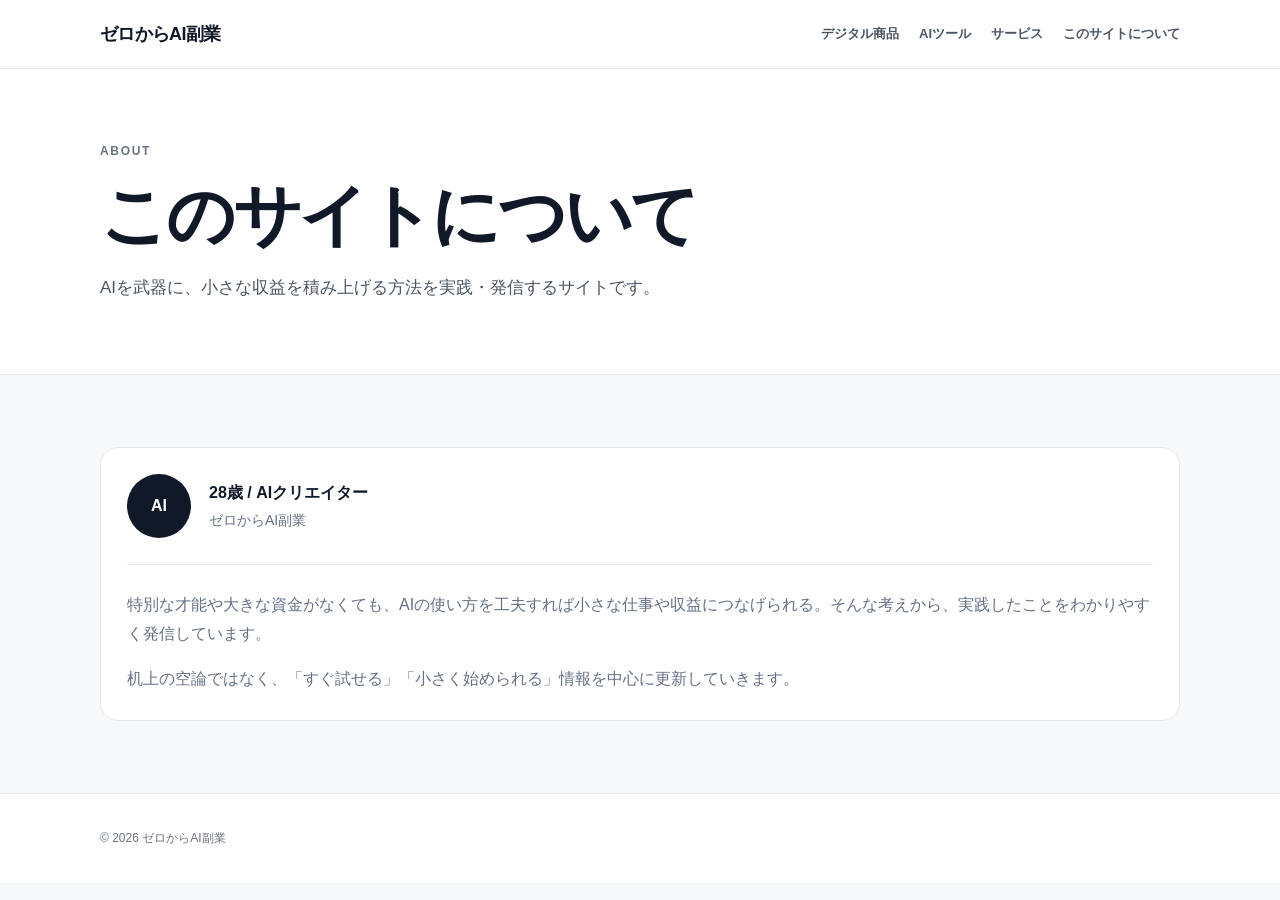
==== about.html @ 2a47f66e "Add files via upload" ====
<!doctype html>
<html lang="ja"><head><meta charset="utf-8"><meta name="viewport" content="width=device-width,initial-scale=1"><title>このサイトについて｜ゼロからAI副業</title><link rel="stylesheet" href="styles.css"></head>
<body>
<header><div class="container nav"><a class="logo" href="index.html">ゼロからAI副業</a><nav class="navlinks"><a href="products.html">デジタル商品</a><a href="tools.html">AIツール</a><a href="services.html">サービス</a><a href="about.html">このサイトについて</a></nav></div></header>
<main><section class="page-hero"><div class="container"><div class="eyebrow">ABOUT</div><h1>このサイトについて</h1><p class="lead">AIを武器に、小さな収益を積み上げる方法を実践・発信するサイトです。</p></div></section>
<section class="section"><div class="container"><div class="card"><div class="profile"><div class="avatar">AI</div><div><strong>28歳 / AIクリエイター</strong><div style="color:#667085;font-size:14px">ゼロからAI副業</div></div></div><hr style="border:0;border-top:1px solid #e5e7eb;margin:26px 0"><p>特別な才能や大きな資金がなくても、AIの使い方を工夫すれば小さな仕事や収益につなげられる。そんな考えから、実践したことをわかりやすく発信しています。</p><p>机上の空論ではなく、「すぐ試せる」「小さく始められる」情報を中心に更新していきます。</p></div></div></section></main>
<footer><div class="container">© 2026 ゼロからAI副業</div></footer>
</body></html>
---- styles.css ----
:root{
  --bg:#f7f8fa;
  --surface:#ffffff;
  --text:#111827;
  --muted:#667085;
  --line:#e5e7eb;
  --accent:#111827;
  --accent2:#374151;
  --soft:#eef2f7;
  --max:1080px;
}
*{box-sizing:border-box}
html{scroll-behavior:smooth}
body{margin:0;font-family:-apple-system,BlinkMacSystemFont,"Noto Sans JP","Hiragino Kaku Gothic ProN",Arial,sans-serif;color:var(--text);background:var(--bg);line-height:1.8}
a{color:inherit;text-decoration:none}
.container{width:min(var(--max),calc(100% - 36px));margin:auto}
header{position:sticky;top:0;z-index:20;background:rgba(255,255,255,.92);backdrop-filter:blur(14px);border-bottom:1px solid var(--line)}
.nav{height:68px;display:flex;align-items:center;justify-content:space-between;gap:20px}
.logo{font-weight:800;letter-spacing:-.04em;font-size:18px}
.navlinks{display:flex;gap:20px;font-size:13px;font-weight:600;color:#4b5563}
.navlinks a:hover{color:#111827}
.hero{padding:92px 0 72px;background:#fff;border-bottom:1px solid var(--line)}
.eyebrow{font-size:12px;font-weight:800;letter-spacing:.14em;text-transform:uppercase;color:#6b7280}
h1{font-size:clamp(38px,7vw,68px);line-height:1.12;letter-spacing:-.055em;margin:14px 0 20px}
h2{font-size:clamp(26px,4vw,40px);line-height:1.25;letter-spacing:-.04em;margin:0 0 14px}
h3{line-height:1.4}
.lead{font-size:17px;color:#4b5563;max-width:720px}
.hero-actions{display:flex;flex-wrap:wrap;gap:12px;margin-top:30px}
.btn{display:inline-flex;align-items:center;justify-content:center;padding:12px 18px;border-radius:10px;font-weight:700;font-size:14px;border:1px solid var(--text)}
.btn.primary{background:var(--text);color:white}
.btn.secondary{background:white;color:var(--text);border-color:var(--line)}
.section{padding:72px 0}
.section-head{margin-bottom:28px}
.grid{display:grid;grid-template-columns:repeat(3,1fr);gap:18px}
.card{background:var(--surface);border:1px solid var(--line);border-radius:18px;padding:26px}
.card p{color:var(--muted);margin-bottom:0}
.number{font-size:12px;font-weight:800;color:#6b7280}
.product{min-height:235px;display:flex;flex-direction:column}
.product .status{display:inline-block;width:max-content;padding:5px 9px;border-radius:999px;background:var(--soft);font-size:11px;font-weight:800;margin-bottom:14px}
.product .bottom{margin-top:auto;padding-top:20px;color:#6b7280;font-size:13px}
.page-hero{padding:72px 0 54px;background:white;border-bottom:1px solid var(--line)}
.notice{background:#111827;color:white;border-radius:18px;padding:28px;margin-top:30px}
.notice p{color:#d1d5db;margin:5px 0 0}
.profile{display:flex;gap:18px;align-items:center}
.avatar{width:64px;height:64px;border-radius:50%;background:#111827;color:white;display:grid;place-items:center;font-weight:800}
ul.clean{padding-left:20px}
ul.clean li{margin:8px 0}
footer{padding:34px 0;border-top:1px solid var(--line);background:#fff;color:#6b7280;font-size:12px}
@media(max-width:760px){
 .nav{height:auto;min-height:68px;padding:10px 0;align-items:flex-start}
 .navlinks{gap:10px;flex-wrap:wrap;justify-content:flex-end;font-size:11px;max-width:65%}
 .hero{padding:66px 0 54px}
 .section{padding:54px 0}
 .grid{grid-template-columns:1fr}
 .card{padding:22px}
}
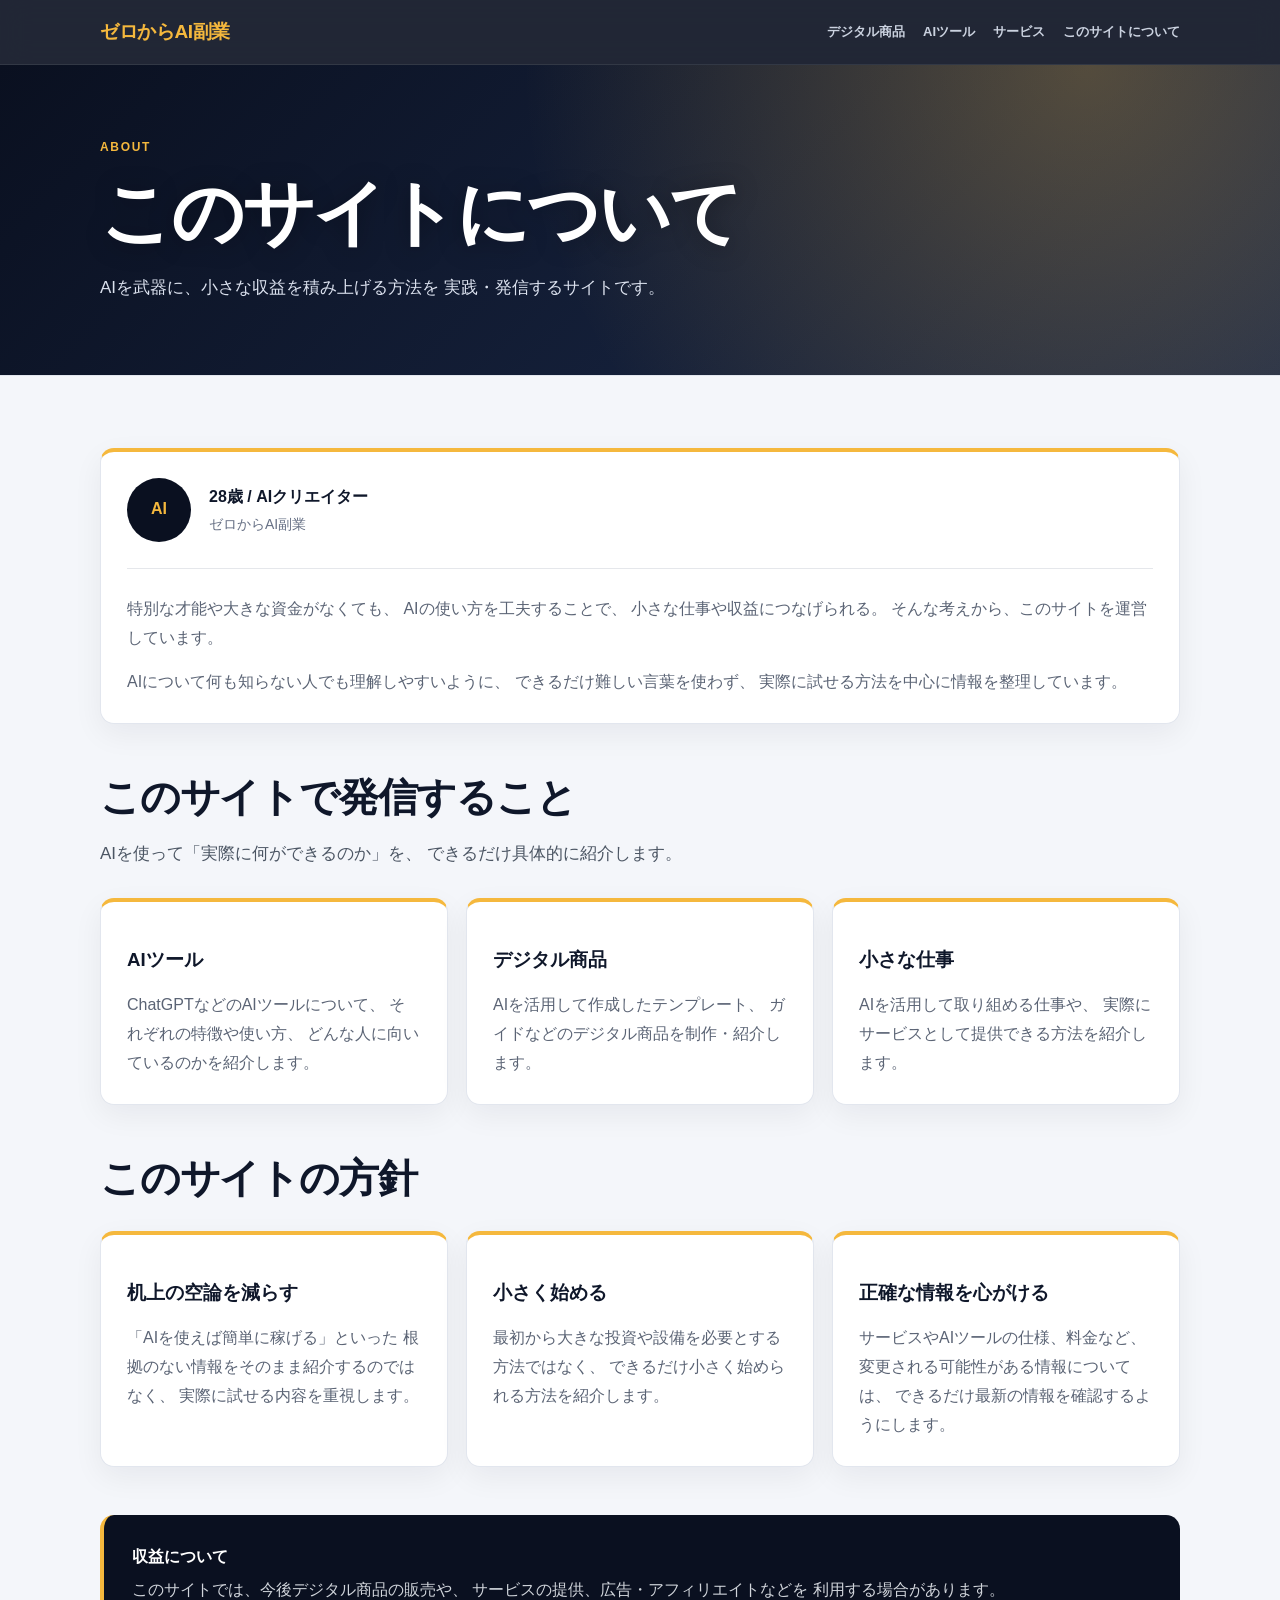
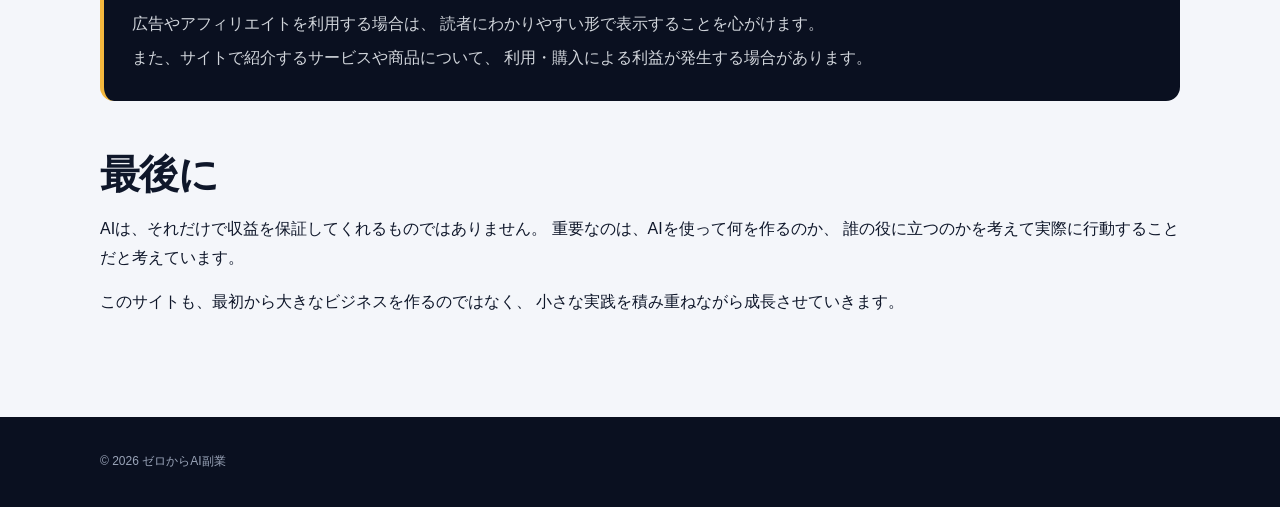
==== commit 3a2e1617: "Update about.html" ====
--- a/about.html
+++ b/about.html
@@ -1,8 +1,278 @@
 <!doctype html>
-<html lang="ja"><head><meta charset="utf-8"><meta name="viewport" content="width=device-width,initial-scale=1"><title>このサイトについて｜ゼロからAI副業</title><link rel="stylesheet" href="styles.css"></head>
+<html lang="ja">
+
+<head>
+<meta charset="utf-8">
+<meta name="viewport" content="width=device-width,initial-scale=1">
+
+<meta name="description" content="ゼロからAI副業について。AIを活用して小さく始められる副業や仕事、デジタル商品、AIツールについて実践的に発信しています。">
+
+<title>このサイトについて｜ゼロからAI副業</title>
+
+<link rel="stylesheet" href="styles.css">
+</head>
+
+
 <body>
-<header><div class="container nav"><a class="logo" href="index.html">ゼロからAI副業</a><nav class="navlinks"><a href="products.html">デジタル商品</a><a href="tools.html">AIツール</a><a href="services.html">サービス</a><a href="about.html">このサイトについて</a></nav></div></header>
-<main><section class="page-hero"><div class="container"><div class="eyebrow">ABOUT</div><h1>このサイトについて</h1><p class="lead">AIを武器に、小さな収益を積み上げる方法を実践・発信するサイトです。</p></div></section>
-<section class="section"><div class="container"><div class="card"><div class="profile"><div class="avatar">AI</div><div><strong>28歳 / AIクリエイター</strong><div style="color:#667085;font-size:14px">ゼロからAI副業</div></div></div><hr style="border:0;border-top:1px solid #e5e7eb;margin:26px 0"><p>特別な才能や大きな資金がなくても、AIの使い方を工夫すれば小さな仕事や収益につなげられる。そんな考えから、実践したことをわかりやすく発信しています。</p><p>机上の空論ではなく、「すぐ試せる」「小さく始められる」情報を中心に更新していきます。</p></div></div></section></main>
-<footer><div class="container">© 2026 ゼロからAI副業</div></footer>
-</body></html>+
+<header>
+
+<div class="container nav">
+
+<a class="logo" href="index.html">ゼロからAI副業</a>
+
+<nav class="navlinks">
+
+<a href="products.html">デジタル商品</a>
+
+<a href="tools.html">AIツール</a>
+
+<a href="services.html">サービス</a>
+
+<a href="about.html">このサイトについて</a>
+
+</nav>
+
+</div>
+
+</header>
+
+
+<main>
+
+
+<section class="page-hero">
+
+<div class="container">
+
+<div class="eyebrow">ABOUT</div>
+
+<h1>このサイトについて</h1>
+
+<p class="lead">
+AIを武器に、小さな収益を積み上げる方法を
+実践・発信するサイトです。
+</p>
+
+</div>
+
+</section>
+
+
+
+<section class="section">
+
+<div class="container">
+
+
+<div class="card">
+
+<div class="profile">
+
+<div class="avatar">AI</div>
+
+<div>
+
+<strong>28歳 / AIクリエイター</strong>
+
+<div style="color:#667085;font-size:14px">
+ゼロからAI副業
+</div>
+
+</div>
+
+</div>
+
+
+<hr style="border:0;border-top:1px solid #e5e7eb;margin:26px 0">
+
+
+<p>
+特別な才能や大きな資金がなくても、
+AIの使い方を工夫することで、
+小さな仕事や収益につなげられる。
+そんな考えから、このサイトを運営しています。
+</p>
+
+
+<p>
+AIについて何も知らない人でも理解しやすいように、
+できるだけ難しい言葉を使わず、
+実際に試せる方法を中心に情報を整理しています。
+</p>
+
+
+</div>
+
+
+
+<div class="section-head" style="margin-top:48px">
+
+<h2>このサイトで発信すること</h2>
+
+<p class="lead">
+AIを使って「実際に何ができるのか」を、
+できるだけ具体的に紹介します。
+</p>
+
+</div>
+
+
+<div class="grid">
+
+
+<div class="card">
+
+<h3>AIツール</h3>
+
+<p>
+ChatGPTなどのAIツールについて、
+それぞれの特徴や使い方、
+どんな人に向いているのかを紹介します。
+</p>
+
+</div>
+
+
+<div class="card">
+
+<h3>デジタル商品</h3>
+
+<p>
+AIを活用して作成したテンプレート、
+ガイドなどのデジタル商品を制作・紹介します。
+</p>
+
+</div>
+
+
+<div class="card">
+
+<h3>小さな仕事</h3>
+
+<p>
+AIを活用して取り組める仕事や、
+実際にサービスとして提供できる方法を紹介します。
+</p>
+
+</div>
+
+
+</div>
+
+
+
+<div class="section-head" style="margin-top:48px">
+
+<h2>このサイトの方針</h2>
+
+</div>
+
+
+<div class="grid">
+
+
+<div class="card">
+
+<h3>机上の空論を減らす</h3>
+
+<p>
+「AIを使えば簡単に稼げる」といった
+根拠のない情報をそのまま紹介するのではなく、
+実際に試せる内容を重視します。
+</p>
+
+</div>
+
+
+<div class="card">
+
+<h3>小さく始める</h3>
+
+<p>
+最初から大きな投資や設備を必要とする方法ではなく、
+できるだけ小さく始められる方法を紹介します。
+</p>
+
+</div>
+
+
+<div class="card">
+
+<h3>正確な情報を心がける</h3>
+
+<p>
+サービスやAIツールの仕様、料金など、
+変更される可能性がある情報については、
+できるだけ最新の情報を確認するようにします。
+</p>
+
+</div>
+
+
+</div>
+
+
+
+<div class="notice" style="margin-top:48px">
+
+<strong>収益について</strong>
+
+<p>
+このサイトでは、今後デジタル商品の販売や、
+サービスの提供、広告・アフィリエイトなどを
+利用する場合があります。
+</p>
+
+<p>
+広告やアフィリエイトを利用する場合は、
+読者にわかりやすい形で表示することを心がけます。
+</p>
+
+<p>
+また、サイトで紹介するサービスや商品について、
+利用・購入による利益が発生する場合があります。
+</p>
+
+</div>
+
+
+
+<div class="section-head" style="margin-top:48px">
+
+<h2>最後に</h2>
+
+<p>
+AIは、それだけで収益を保証してくれるものではありません。
+重要なのは、AIを使って何を作るのか、
+誰の役に立つのかを考えて実際に行動することだと考えています。
+</p>
+
+<p>
+このサイトも、最初から大きなビジネスを作るのではなく、
+小さな実践を積み重ねながら成長させていきます。
+</p>
+
+</div>
+
+
+</div>
+
+</section>
+
+</main>
+
+
+<footer>
+
+<div class="container">
+
+© 2026 ゼロからAI副業
+
+</div>
+
+</footer>
+
+
+</body>
+</html>
--- a/styles.css
+++ b/styles.css
@@ -1,12 +1,11 @@
-
 :root{
-  --bg:#f7f8fa;
+  --bg:#f4f6fa;
   --surface:#ffffff;
-  --text:#111827;
-  --muted:#667085;
-  --line:#e5e7eb;
-  --accent:#111827;
-  --accent2:#374151;
+  --text:#0f172a;
+  --muted:#5b6475;
+  --line:#e2e6ee;
+  --ink:#0a1020;
+  --gold:#f5b83d;
   --soft:#eef2f7;
   --max:1080px;
 }
@@ -15,42 +14,69 @@
 body{margin:0;font-family:-apple-system,BlinkMacSystemFont,"Noto Sans JP","Hiragino Kaku Gothic ProN",Arial,sans-serif;color:var(--text);background:var(--bg);line-height:1.8}
 a{color:inherit;text-decoration:none}
 .container{width:min(var(--max),calc(100% - 36px));margin:auto}
-header{position:sticky;top:0;z-index:20;background:rgba(255,255,255,.92);backdrop-filter:blur(14px);border-bottom:1px solid var(--line)}
-.nav{height:68px;display:flex;align-items:center;justify-content:space-between;gap:20px}
-.logo{font-weight:800;letter-spacing:-.04em;font-size:18px}
-.navlinks{display:flex;gap:20px;font-size:13px;font-weight:600;color:#4b5563}
-.navlinks a:hover{color:#111827}
-.hero{padding:92px 0 72px;background:#fff;border-bottom:1px solid var(--line)}
+
+/* ヘッダー */
+header{position:sticky;top:0;z-index:20;background:rgba(10,16,32,.9);backdrop-filter:blur(14px);border-bottom:1px solid rgba(255,255,255,.08);color:#fff}
+.nav{min-height:64px;display:flex;align-items:center;justify-content:space-between;gap:16px;flex-wrap:wrap;padding:8px 0}
+.logo{font-weight:900;letter-spacing:-.02em;font-size:19px;white-space:nowrap;color:var(--gold)}
+.navlinks{display:flex;gap:18px;font-size:13px;font-weight:600;color:#cbd2e0}
+.navlinks a:hover{color:#fff}
+
+/* トップのヒーロー(写真は hero.jpg をアップすると自動で背景になる) */
+.hero{padding:110px 0 96px;color:#fff;border-bottom:1px solid var(--line);
+  background-color:var(--ink);
+  background-image:
+    linear-gradient(180deg,rgba(10,16,32,.55),rgba(10,16,32,.88)),
+    url("hero.jpg"),
+    radial-gradient(circle at 80% 15%,rgba(245,184,61,.35),transparent 45%),
+    linear-gradient(135deg,#0a1020,#1b2a4a);
+  background-size:cover;background-position:center}
+.page-hero{padding:72px 0 54px;color:#fff;border-bottom:1px solid var(--line);
+  background-color:var(--ink);
+  background-image:
+    radial-gradient(circle at 85% 0%,rgba(245,184,61,.28),transparent 50%),
+    linear-gradient(135deg,#0a1020,#1b2a4a)}
+.hero .eyebrow,.page-hero .eyebrow{color:var(--gold)}
+.hero .lead,.page-hero .lead{color:#dbe1ee}
 .eyebrow{font-size:12px;font-weight:800;letter-spacing:.14em;text-transform:uppercase;color:#6b7280}
-h1{font-size:clamp(38px,7vw,68px);line-height:1.12;letter-spacing:-.055em;margin:14px 0 20px}
-h2{font-size:clamp(26px,4vw,40px);line-height:1.25;letter-spacing:-.04em;margin:0 0 14px}
+h1{font-size:clamp(38px,8vw,72px);line-height:1.12;letter-spacing:-.04em;margin:14px 0 20px;font-weight:900}
+.hero h1,.page-hero h1{color:#fff;text-shadow:0 2px 24px rgba(0,0,0,.35)}
+h2{font-size:clamp(26px,4vw,40px);line-height:1.25;letter-spacing:-.03em;margin:0 0 14px;font-weight:900}
 h3{line-height:1.4}
 .lead{font-size:17px;color:#4b5563;max-width:720px}
-.hero-actions{display:flex;flex-wrap:wrap;gap:12px;margin-top:30px}
-.btn{display:inline-flex;align-items:center;justify-content:center;padding:12px 18px;border-radius:10px;font-weight:700;font-size:14px;border:1px solid var(--text)}
-.btn.primary{background:var(--text);color:white}
-.btn.secondary{background:white;color:var(--text);border-color:var(--line)}
+.hero-actions{display:flex;flex-wrap:wrap;gap:12px;margin-top:32px}
+
+/* ボタン */
+.btn{display:inline-flex;align-items:center;justify-content:center;padding:13px 22px;border-radius:999px;font-weight:800;font-size:14px;border:1px solid var(--text)}
+.btn.primary{background:var(--text);color:#fff}
+.btn.secondary{background:#fff;color:var(--text);border-color:var(--line)}
+.hero .btn.primary,.page-hero .btn.primary{background:var(--gold);color:#1a1300;border-color:var(--gold)}
+.hero .btn.secondary,.page-hero .btn.secondary{background:rgba(255,255,255,.08);color:#fff;border-color:rgba(255,255,255,.45)}
+
+/* セクションとカード */
 .section{padding:72px 0}
 .section-head{margin-bottom:28px}
 .grid{display:grid;grid-template-columns:repeat(3,1fr);gap:18px}
-.card{background:var(--surface);border:1px solid var(--line);border-radius:18px;padding:26px}
+.card{background:var(--surface);border:1px solid var(--line);border-top:4px solid var(--gold);border-radius:14px;padding:26px;box-shadow:0 10px 30px rgba(15,23,42,.06)}
 .card p{color:var(--muted);margin-bottom:0}
-.number{font-size:12px;font-weight:800;color:#6b7280}
+.number{font-size:12px;font-weight:800;color:#b07d10}
 .product{min-height:235px;display:flex;flex-direction:column}
-.product .status{display:inline-block;width:max-content;padding:5px 9px;border-radius:999px;background:var(--soft);font-size:11px;font-weight:800;margin-bottom:14px}
+.product .status{display:inline-block;width:max-content;padding:5px 10px;border-radius:999px;background:#fff4d6;color:#7a5200;font-size:11px;font-weight:800;margin-bottom:14px}
 .product .bottom{margin-top:auto;padding-top:20px;color:#6b7280;font-size:13px}
-.page-hero{padding:72px 0 54px;background:white;border-bottom:1px solid var(--line)}
-.notice{background:#111827;color:white;border-radius:18px;padding:28px;margin-top:30px}
+.notice{background:var(--ink);color:#fff;border-radius:14px;padding:28px;margin-top:30px;border-left:4px solid var(--gold)}
 .notice p{color:#d1d5db;margin:5px 0 0}
 .profile{display:flex;gap:18px;align-items:center}
-.avatar{width:64px;height:64px;border-radius:50%;background:#111827;color:white;display:grid;place-items:center;font-weight:800}
+.avatar{width:64px;height:64px;border-radius:50%;background:var(--ink);color:var(--gold);display:grid;place-items:center;font-weight:800}
 ul.clean{padding-left:20px}
 ul.clean li{margin:8px 0}
-footer{padding:34px 0;border-top:1px solid var(--line);background:#fff;color:#6b7280;font-size:12px}
+footer{padding:34px 0;background:var(--ink);color:#9aa4b8;font-size:12px}
+
+/* スマホ */
 @media(max-width:760px){
- .nav{height:auto;min-height:68px;padding:10px 0;align-items:flex-start}
- .navlinks{gap:10px;flex-wrap:wrap;justify-content:flex-end;font-size:11px;max-width:65%}
- .hero{padding:66px 0 54px}
+ .nav{padding:10px 0 8px;gap:6px}
+ .logo{font-size:18px}
+ .navlinks{width:100%;gap:16px;font-size:12px;overflow-x:auto;white-space:nowrap}
+ .hero{padding:80px 0 64px}
  .section{padding:54px 0}
  .grid{grid-template-columns:1fr}
  .card{padding:22px}
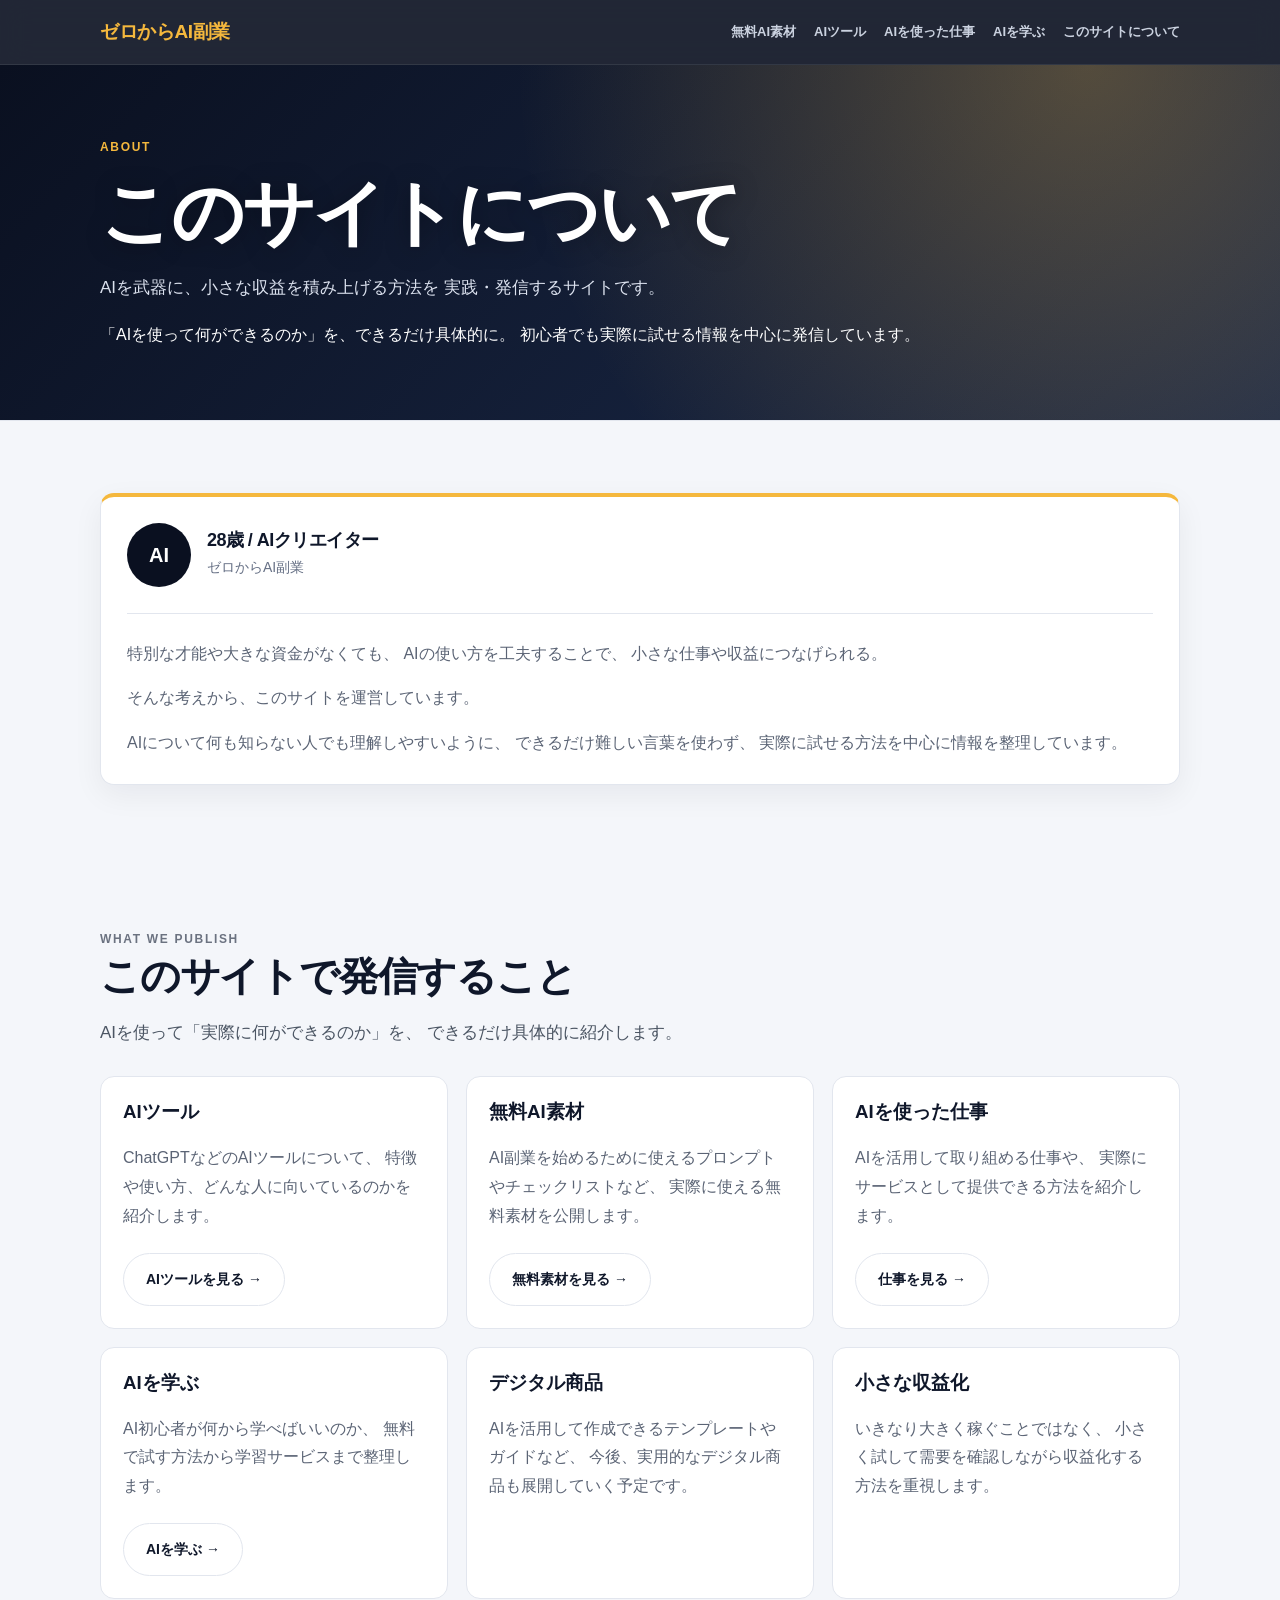
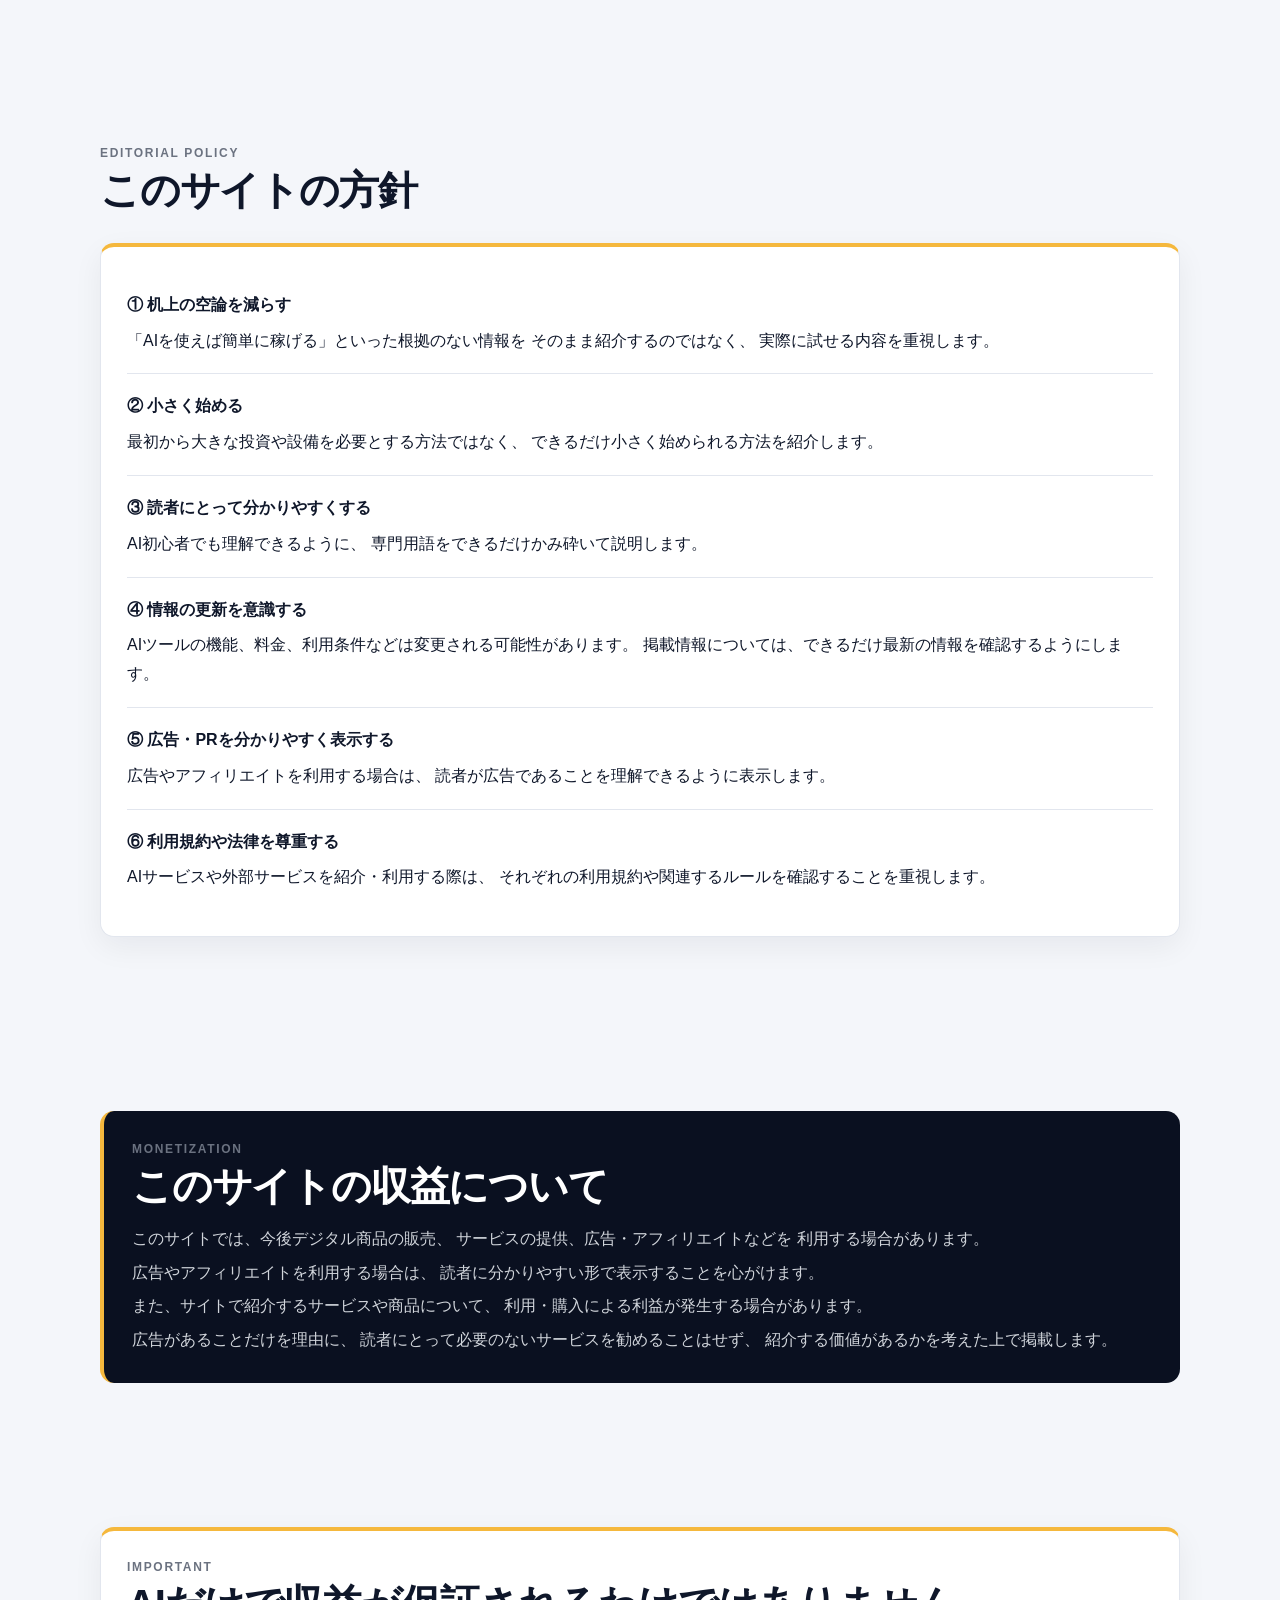
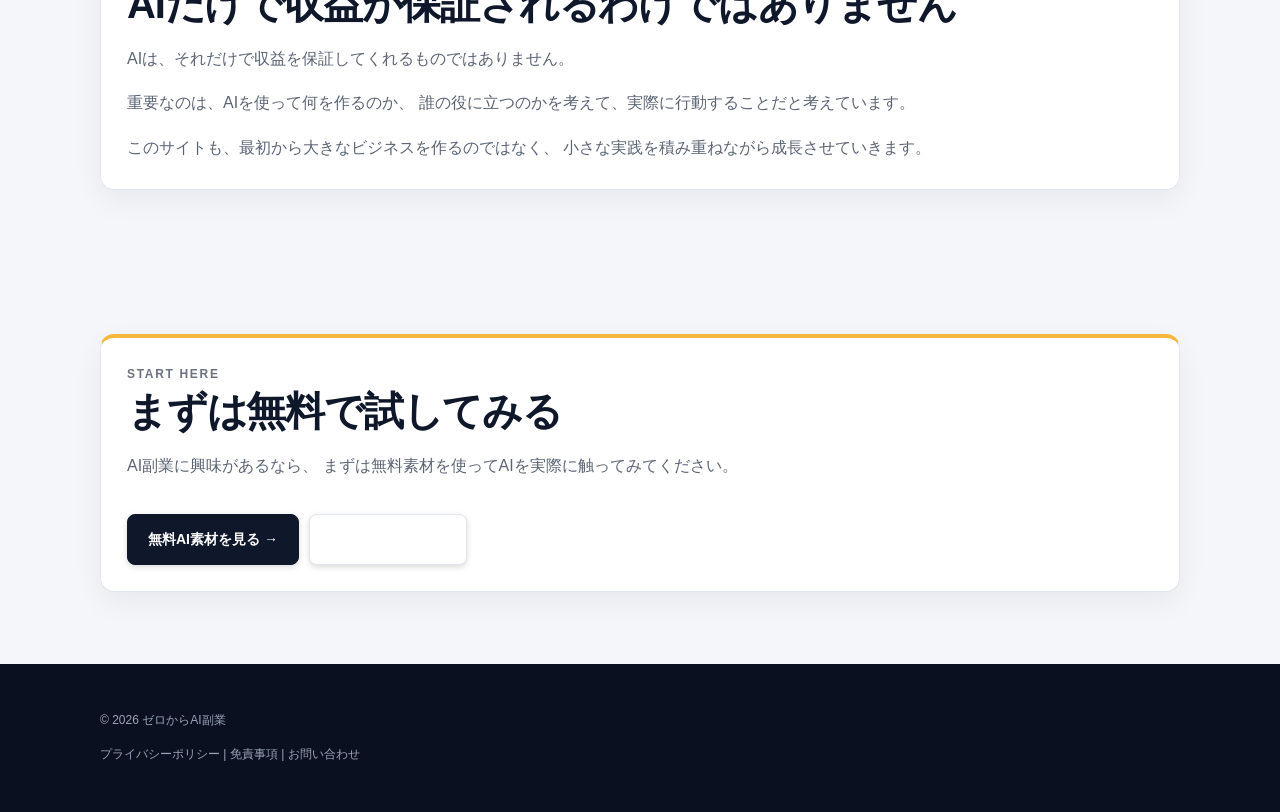
==== commit b5e5a860: "Update about.html" ====
--- a/about.html
+++ b/about.html
@@ -1,15 +1,130 @@
 <!doctype html>
 <html lang="ja">
-
 <head>
 <meta charset="utf-8">
 <meta name="viewport" content="width=device-width,initial-scale=1">
 
-<meta name="description" content="ゼロからAI副業について。AIを活用して小さく始められる副業や仕事、デジタル商品、AIツールについて実践的に発信しています。">
-
 <title>このサイトについて｜ゼロからAI副業</title>
 
+<meta name="description" content="ゼロからAI副業について。AIを活用して小さく始められる副業や仕事、AIツール、無料素材などを実践的に紹介しています。">
+
+<!-- Google Analytics -->
+<script async src="https://www.googletagmanager.com/gtag/js?id=G-782ZG589TK"></script>
+<script>
+  window.dataLayer = window.dataLayer || [];
+  function gtag(){dataLayer.push(arguments);}
+  gtag('js', new Date());
+  gtag('config', 'G-782ZG589TK');
+</script>
+
 <link rel="stylesheet" href="styles.css">
+
+<style>
+
+.about-profile{
+  display:flex;
+  align-items:center;
+  gap:16px;
+}
+
+.about-avatar{
+  width:64px;
+  height:64px;
+  flex:0 0 64px;
+  display:grid;
+  place-items:center;
+  border-radius:50%;
+  background:var(--ink);
+  color:#fff;
+  font-size:20px;
+  font-weight:900;
+}
+
+.about-profile-name{
+  margin:0 0 4px;
+  font-size:18px;
+}
+
+.about-profile-sub{
+  color:#667085;
+  font-size:14px;
+}
+
+.about-divider{
+  border:0;
+  border-top:1px solid var(--line);
+  margin:26px 0;
+}
+
+.about-grid{
+  display:grid;
+  grid-template-columns:repeat(3,1fr);
+  gap:18px;
+}
+
+.about-card{
+  background:#fff;
+  border:1px solid var(--line);
+  border-radius:14px;
+  padding:22px;
+}
+
+.about-card h3{
+  margin-top:0;
+}
+
+.about-card p{
+  color:var(--muted);
+}
+
+.policy-list{
+  list-style:none;
+  padding:0;
+  margin:0;
+}
+
+.policy-list li{
+  padding:18px 0;
+  border-bottom:1px solid var(--line);
+}
+
+.policy-list li:last-child{
+  border-bottom:0;
+}
+
+.policy-list strong{
+  display:block;
+  margin-bottom:7px;
+}
+
+.about-links{
+  display:flex;
+  flex-wrap:wrap;
+  gap:10px;
+  margin-top:22px;
+}
+
+.about-links a{
+  text-decoration:none;
+}
+
+.about-note{
+  margin-top:28px;
+}
+
+@media(max-width:760px){
+
+  .about-profile{
+    align-items:flex-start;
+  }
+
+  .about-grid{
+    grid-template-columns:1fr;
+  }
+
+}
+
+</style>
 </head>
 
 
@@ -22,15 +137,11 @@
 <a class="logo" href="index.html">ゼロからAI副業</a>
 
 <nav class="navlinks">
-
-<a href="products.html">デジタル商品</a>
-
+<a href="products.html">無料AI素材</a>
 <a href="tools.html">AIツール</a>
-
-<a href="services.html">サービス</a>
-
+<a href="services.html">AIを使った仕事</a>
+<a href="ai-learning.html">AIを学ぶ</a>
 <a href="about.html">このサイトについて</a>
-
 </nav>
 
 </div>
@@ -40,6 +151,10 @@
 
 <main>
 
+
+<!-- ========================================
+     HERO
+======================================== -->
 
 <section class="page-hero">
 
@@ -54,28 +169,39 @@
 実践・発信するサイトです。
 </p>
 
+<p>
+「AIを使って何ができるのか」を、できるだけ具体的に。
+初心者でも実際に試せる情報を中心に発信しています。
+</p>
+
 </div>
 
 </section>
 
 
+<!-- ========================================
+     PROFILE
+======================================== -->
 
 <section class="section">
 
 <div class="container">
 
-
 <div class="card">
 
-<div class="profile">
-
-<div class="avatar">AI</div>
+<div class="about-profile">
+
+<div class="about-avatar">
+AI
+</div>
 
 <div>
 
-<strong>28歳 / AIクリエイター</strong>
-
-<div style="color:#667085;font-size:14px">
+<h2 class="about-profile-name">
+28歳 / AIクリエイター
+</h2>
+
+<div class="about-profile-sub">
 ゼロからAI副業
 </div>
 
@@ -84,16 +210,18 @@
 </div>
 
 
-<hr style="border:0;border-top:1px solid #e5e7eb;margin:26px 0">
+<hr class="about-divider">
 
 
 <p>
 特別な才能や大きな資金がなくても、
 AIの使い方を工夫することで、
 小さな仕事や収益につなげられる。
+</p>
+
+<p>
 そんな考えから、このサイトを運営しています。
 </p>
-
 
 <p>
 AIについて何も知らない人でも理解しやすいように、
@@ -101,12 +229,24 @@
 実際に試せる方法を中心に情報を整理しています。
 </p>
 
-
-</div>
-
-
-
-<div class="section-head" style="margin-top:48px">
+</div>
+
+</div>
+
+</section>
+
+
+<!-- ========================================
+     WHAT WE PUBLISH
+======================================== -->
+
+<section class="section">
+
+<div class="container">
+
+<div class="section-head">
+
+<div class="eyebrow">WHAT WE PUBLISH</div>
 
 <h2>このサイトで発信すること</h2>
 
@@ -118,115 +258,245 @@
 </div>
 
 
-<div class="grid">
-
-
-<div class="card">
+<div class="about-grid">
+
+
+<div class="about-card">
 
 <h3>AIツール</h3>
 
 <p>
 ChatGPTなどのAIツールについて、
-それぞれの特徴や使い方、
-どんな人に向いているのかを紹介します。
-</p>
-
-</div>
-
-
-<div class="card">
-
-<h3>デジタル商品</h3>
-
-<p>
-AIを活用して作成したテンプレート、
-ガイドなどのデジタル商品を制作・紹介します。
-</p>
-
-</div>
-
-
-<div class="card">
-
-<h3>小さな仕事</h3>
+特徴や使い方、どんな人に向いているのかを紹介します。
+</p>
+
+<div class="about-links">
+
+<a class="btn secondary" href="tools.html">
+AIツールを見る →
+</a>
+
+</div>
+
+</div>
+
+
+<div class="about-card">
+
+<h3>無料AI素材</h3>
+
+<p>
+AI副業を始めるために使えるプロンプトやチェックリストなど、
+実際に使える無料素材を公開します。
+</p>
+
+<div class="about-links">
+
+<a class="btn secondary" href="products.html">
+無料素材を見る →
+</a>
+
+</div>
+
+</div>
+
+
+<div class="about-card">
+
+<h3>AIを使った仕事</h3>
 
 <p>
 AIを活用して取り組める仕事や、
 実際にサービスとして提供できる方法を紹介します。
 </p>
 
-</div>
-
-
-</div>
-
-
-
-<div class="section-head" style="margin-top:48px">
+<div class="about-links">
+
+<a class="btn secondary" href="services.html">
+仕事を見る →
+</a>
+
+</div>
+
+</div>
+
+
+<div class="about-card">
+
+<h3>AIを学ぶ</h3>
+
+<p>
+AI初心者が何から学べばいいのか、
+無料で試す方法から学習サービスまで整理します。
+</p>
+
+<div class="about-links">
+
+<a class="btn secondary" href="ai-learning.html">
+AIを学ぶ →
+</a>
+
+</div>
+
+</div>
+
+
+<div class="about-card">
+
+<h3>デジタル商品</h3>
+
+<p>
+AIを活用して作成できるテンプレートやガイドなど、
+今後、実用的なデジタル商品も展開していく予定です。
+</p>
+
+</div>
+
+
+<div class="about-card">
+
+<h3>小さな収益化</h3>
+
+<p>
+いきなり大きく稼ぐことではなく、
+小さく試して需要を確認しながら収益化する方法を重視します。
+</p>
+
+</div>
+
+
+</div>
+
+</div>
+
+</section>
+
+
+<!-- ========================================
+     POLICY
+======================================== -->
+
+<section class="section">
+
+<div class="container">
+
+<div class="section-head">
+
+<div class="eyebrow">EDITORIAL POLICY</div>
 
 <h2>このサイトの方針</h2>
 
 </div>
 
 
-<div class="grid">
-
-
 <div class="card">
 
-<h3>机上の空論を減らす</h3>
-
-<p>
-「AIを使えば簡単に稼げる」といった
-根拠のない情報をそのまま紹介するのではなく、
+<ul class="policy-list">
+
+<li>
+
+<strong>① 机上の空論を減らす</strong>
+
+<span>
+「AIを使えば簡単に稼げる」といった根拠のない情報を
+そのまま紹介するのではなく、
 実際に試せる内容を重視します。
-</p>
-
-</div>
-
-
-<div class="card">
-
-<h3>小さく始める</h3>
-
-<p>
+</span>
+
+</li>
+
+
+<li>
+
+<strong>② 小さく始める</strong>
+
+<span>
 最初から大きな投資や設備を必要とする方法ではなく、
 できるだけ小さく始められる方法を紹介します。
-</p>
-
-</div>
-
-
-<div class="card">
-
-<h3>正確な情報を心がける</h3>
-
-<p>
-サービスやAIツールの仕様、料金など、
-変更される可能性がある情報については、
-できるだけ最新の情報を確認するようにします。
-</p>
-
-</div>
-
-
-</div>
-
-
-
-<div class="notice" style="margin-top:48px">
-
-<strong>収益について</strong>
-
-<p>
-このサイトでは、今後デジタル商品の販売や、
+</span>
+
+</li>
+
+
+<li>
+
+<strong>③ 読者にとって分かりやすくする</strong>
+
+<span>
+AI初心者でも理解できるように、
+専門用語をできるだけかみ砕いて説明します。
+</span>
+
+</li>
+
+
+<li>
+
+<strong>④ 情報の更新を意識する</strong>
+
+<span>
+AIツールの機能、料金、利用条件などは変更される可能性があります。
+掲載情報については、できるだけ最新の情報を確認するようにします。
+</span>
+
+</li>
+
+
+<li>
+
+<strong>⑤ 広告・PRを分かりやすく表示する</strong>
+
+<span>
+広告やアフィリエイトを利用する場合は、
+読者が広告であることを理解できるように表示します。
+</span>
+
+</li>
+
+
+<li>
+
+<strong>⑥ 利用規約や法律を尊重する</strong>
+
+<span>
+AIサービスや外部サービスを紹介・利用する際は、
+それぞれの利用規約や関連するルールを確認することを重視します。
+</span>
+
+</li>
+
+</ul>
+
+</div>
+
+</div>
+
+</section>
+
+
+<!-- ========================================
+     MONETIZATION
+======================================== -->
+
+<section class="section">
+
+<div class="container">
+
+<div class="notice">
+
+<div class="eyebrow">MONETIZATION</div>
+
+<h2>このサイトの収益について</h2>
+
+<p>
+このサイトでは、今後デジタル商品の販売、
 サービスの提供、広告・アフィリエイトなどを
 利用する場合があります。
 </p>
 
 <p>
 広告やアフィリエイトを利用する場合は、
-読者にわかりやすい形で表示することを心がけます。
+読者に分かりやすい形で表示することを心がけます。
 </p>
 
 <p>
@@ -234,18 +504,40 @@
 利用・購入による利益が発生する場合があります。
 </p>
 
-</div>
-
-
-
-<div class="section-head" style="margin-top:48px">
-
-<h2>最後に</h2>
+<p>
+広告があることだけを理由に、
+読者にとって必要のないサービスを勧めることはせず、
+紹介する価値があるかを考えた上で掲載します。
+</p>
+
+</div>
+
+</div>
+
+</section>
+
+
+<!-- ========================================
+     IMPORTANT
+======================================== -->
+
+<section class="section">
+
+<div class="container">
+
+<div class="card">
+
+<div class="eyebrow">IMPORTANT</div>
+
+<h2>AIだけで収益が保証されるわけではありません</h2>
 
 <p>
 AIは、それだけで収益を保証してくれるものではありません。
+</p>
+
+<p>
 重要なのは、AIを使って何を作るのか、
-誰の役に立つのかを考えて実際に行動することだと考えています。
+誰の役に立つのかを考えて、実際に行動することだと考えています。
 </p>
 
 <p>
@@ -255,19 +547,67 @@
 
 </div>
 
-
 </div>
 
 </section>
 
+
+<!-- ========================================
+     FINAL NAVIGATION
+======================================== -->
+
+<section class="section">
+
+<div class="container">
+
+<div class="card">
+
+<div class="eyebrow">START HERE</div>
+
+<h2>まずは無料で試してみる</h2>
+
+<p>
+AI副業に興味があるなら、
+まずは無料素材を使ってAIを実際に触ってみてください。
+</p>
+
+<div class="about-links">
+
+<a class="btn primary" href="products.html">
+無料AI素材を見る →
+</a>
+
+<a class="btn secondary" href="tools.html">
+AIツールを見る →
+</a>
+
+</div>
+
+</div>
+
+</div>
+
+</section>
+
+
 </main>
 
 
+<!-- ========================================
+     FOOTER
+======================================== -->
+
 <footer>
 
 <div class="container">
 
-© 2026 ゼロからAI副業
+<p>© 2026 ゼロからAI副業</p>
+
+<p>
+<a href="privacy.html">プライバシーポリシー</a> |
+<a href="disclaimer.html">免責事項</a> |
+<a href="contact.html">お問い合わせ</a>
+</p>
 
 </div>
 
--- a/styles.css
+++ b/styles.css
@@ -81,3 +81,88 @@
  .grid{grid-template-columns:1fr}
  .card{padding:22px}
 }
+
+/* 広告・紹介リンクを見やすいボタンにする */
+.card a,
+main a[href*="aiarty"],
+main a[href*="valueaiwriter"] {
+  display: inline-block;
+  margin-top: 12px;
+  padding: 12px 20px;
+  background: #2563eb;
+  color: #fff !important;
+  font-weight: 700;
+  text-decoration: none;
+  border-radius: 8px;
+  box-shadow: 0 2px 6px rgba(0,0,0,.15);
+}
+
+.card a:hover,
+main a[href*="aiarty"]:hover,
+main a[href*="valueaiwriter"]:hover {
+  opacity: .85;
+}
+
+a[href*="px.a8.net"] {
+  display: inline-block;
+  margin-top: 14px;
+  padding: 14px 22px;
+  background: #2563eb;
+  color: #fff !important;
+  font-weight: 700;
+  font-size: 16px;
+  text-decoration: none;
+  border-radius: 10px;
+  box-shadow: 0 3px 8px rgba(0,0,0,.18);
+}
+
+a[href*="px.a8.net"]:hover {
+  opacity: .85;
+}
+
+/* A8広告専用エリア */
+.ad-box {
+  margin: 24px 0;
+  padding: 22px;
+  border: 2px solid #2563eb;
+  border-radius: 14px;
+  background: #f5f9ff;
+}
+
+.ad-box .ad-label {
+  display: inline-block;
+  margin-bottom: 10px;
+  padding: 5px 10px;
+  background: #2563eb;
+  color: #fff;
+  font-size: 13px;
+  font-weight: 700;
+  border-radius: 5px;
+}
+
+.ad-box h3 {
+  margin: 8px 0 12px;
+  font-size: 20px;
+}
+
+.ad-box p {
+  margin: 8px 0;
+}
+
+.ad-box a[href*="px.a8.net"] {
+  display: block;
+  margin-top: 18px;
+  padding: 15px 18px;
+  background: #2563eb;
+  color: #fff !important;
+  font-size: 17px;
+  font-weight: 700;
+  text-align: center;
+  text-decoration: none;
+  border-radius: 10px;
+  box-shadow: 0 3px 8px rgba(0,0,0,.18);
+}
+
+.ad-box a[href*="px.a8.net"]:hover {
+  opacity: .85;
+}
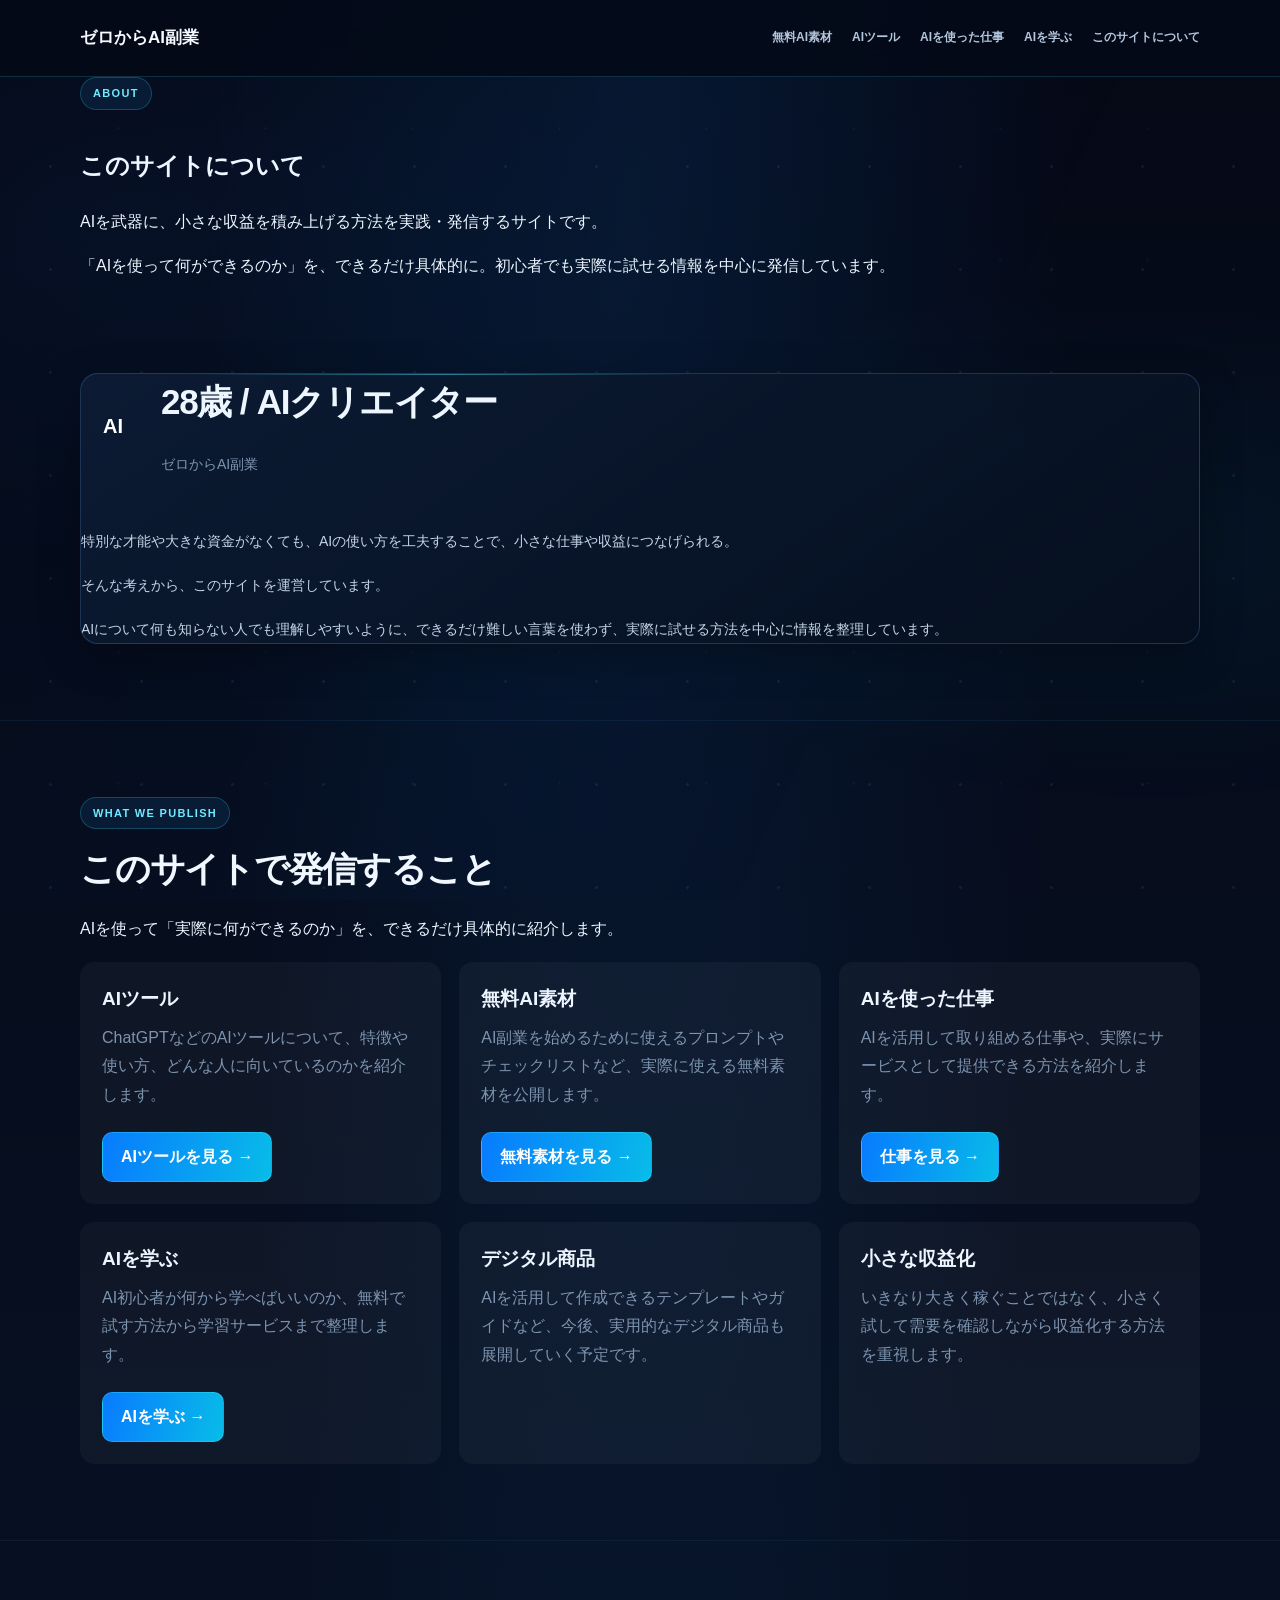
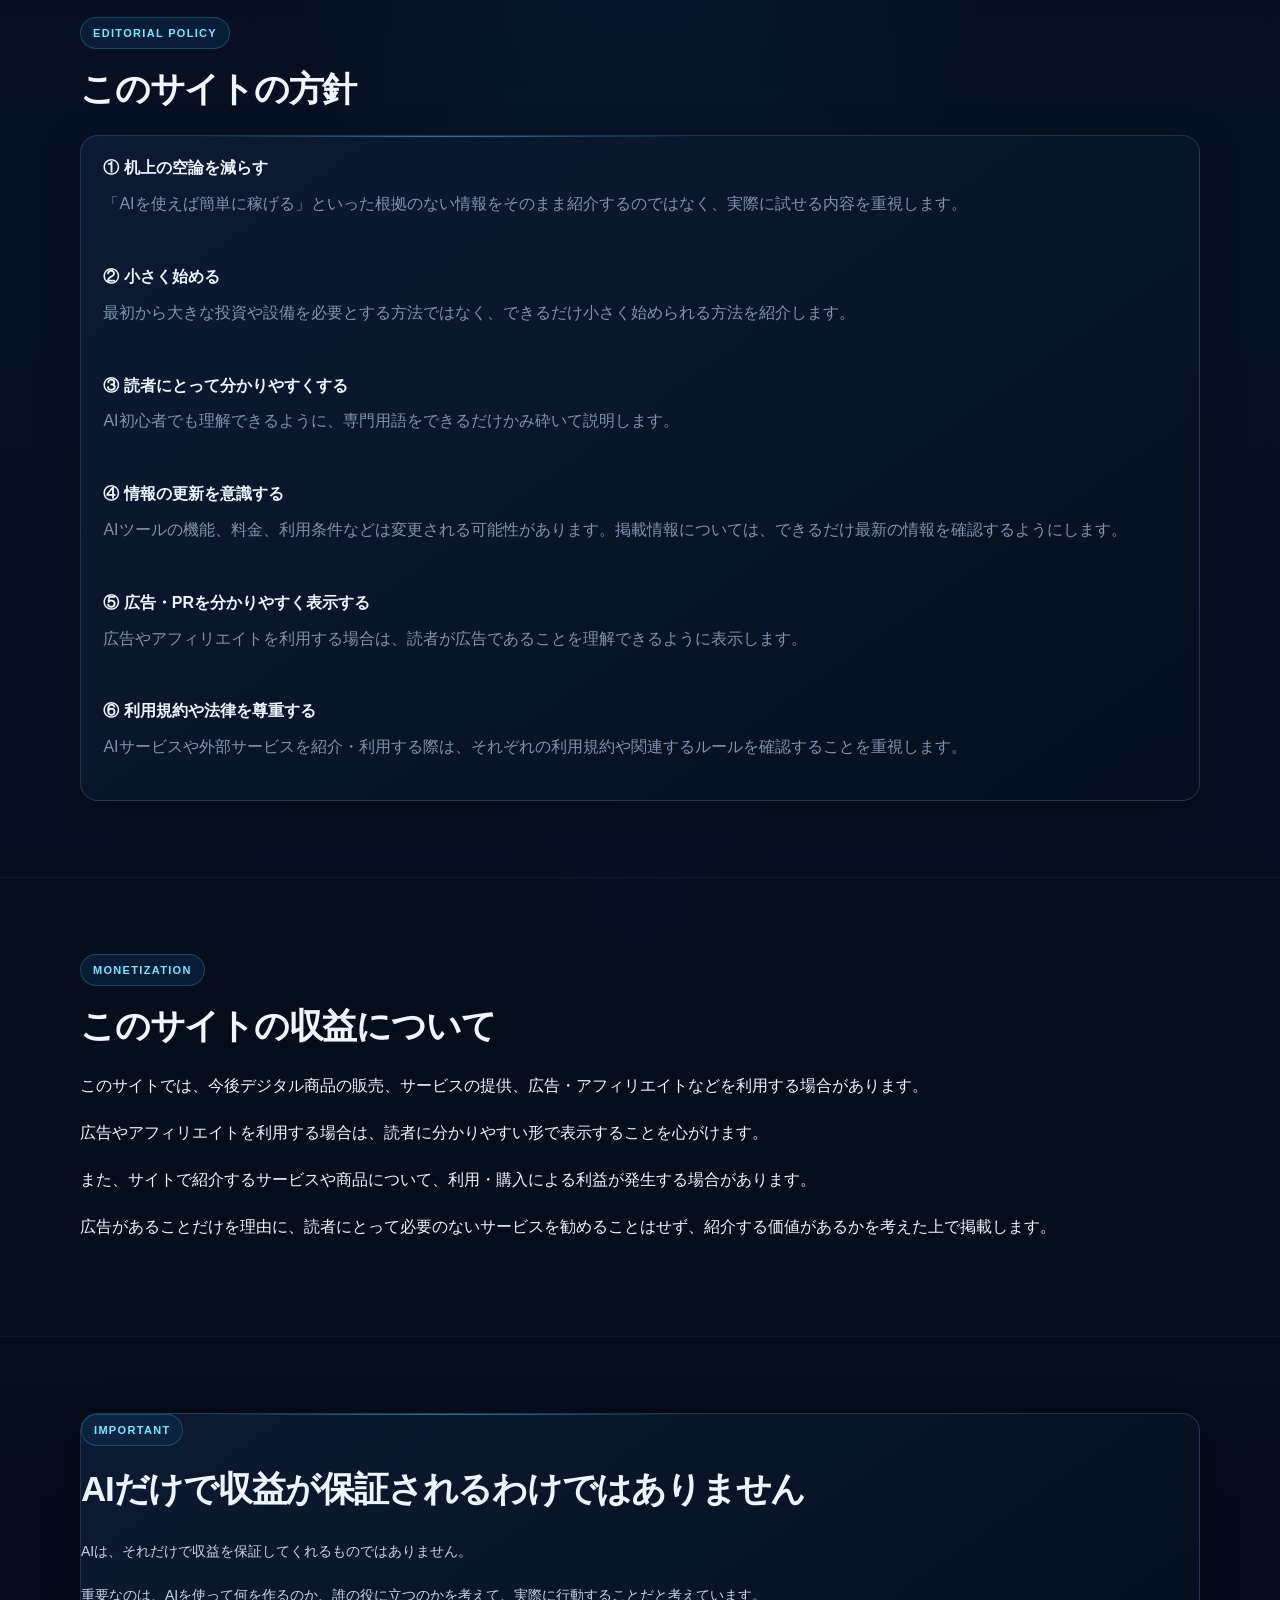
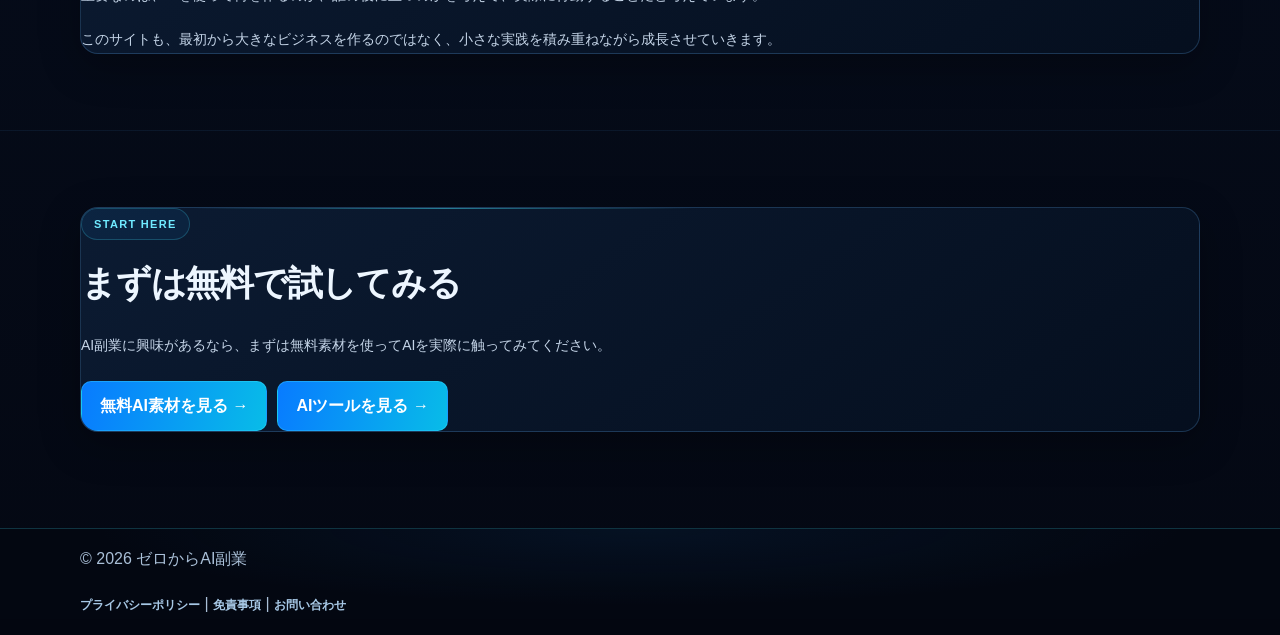
==== commit 3fbbfbce: "Update about.html" ====
--- a/about.html
+++ b/about.html
@@ -1,141 +1,58 @@
+
 <!doctype html>
 <html lang="ja">
 <head>
 <meta charset="utf-8">
 <meta name="viewport" content="width=device-width,initial-scale=1">
-
 <title>このサイトについて｜ゼロからAI副業</title>
-
 <meta name="description" content="ゼロからAI副業について。AIを活用して小さく始められる副業や仕事、AIツール、無料素材などを実践的に紹介しています。">
 
-<!-- Google Analytics -->
 <script async src="https://www.googletagmanager.com/gtag/js?id=G-782ZG589TK"></script>
 <script>
-  window.dataLayer = window.dataLayer || [];
-  function gtag(){dataLayer.push(arguments);}
-  gtag('js', new Date());
-  gtag('config', 'G-782ZG589TK');
+window.dataLayer=window.dataLayer||[];
+function gtag(){dataLayer.push(arguments);}
+gtag('js',new Date());
+gtag('config','G-782ZG589TK');
 </script>
 
 <link rel="stylesheet" href="styles.css">
 
 <style>
-
-.about-profile{
-  display:flex;
-  align-items:center;
-  gap:16px;
+.about-profile{display:flex;align-items:center;gap:16px}
+.about-avatar{
+  width:64px;height:64px;flex:0 0 64px;
+  display:grid;place-items:center;border-radius:50%;
+  background:var(--ink);color:#fff;font-size:20px;font-weight:900
 }
-
-.about-avatar{
-  width:64px;
-  height:64px;
-  flex:0 0 64px;
-  display:grid;
-  place-items:center;
-  border-radius:50%;
-  background:var(--ink);
-  color:#fff;
-  font-size:20px;
-  font-weight:900;
+.about-profile-name{margin:0 0 4px;font-size:18px;color:var(--text)}
+.about-profile-sub{color:var(--muted);font-size:14px}
+.about-divider{border:0;border-top:1px solid var(--line);margin:26px 0}
+.about-grid{display:grid;grid-template-columns:repeat(3,minmax(0,1fr));gap:18px}
+.about-card{
+  background:rgba(255,255,255,.04);color:var(--text);
+  border:1px solid var(--line);border-radius:14px;padding:22px
 }
-
-.about-profile-name{
-  margin:0 0 4px;
-  font-size:18px;
+.about-card h3{margin-top:0;color:var(--text)}
+.about-card p{color:var(--muted)}
+.policy-list{list-style:none;padding:0;margin:0}
+.policy-list li{padding:18px 0;border-bottom:1px solid var(--line)}
+.policy-list li:last-child{border-bottom:0}
+.policy-list strong{display:block;margin-bottom:7px;color:var(--text)}
+.policy-list span{color:var(--muted)}
+.about-links{display:flex;flex-wrap:wrap;gap:10px;margin-top:22px}
+.about-links a{text-decoration:none}
+.about-note{margin-top:28px}
+@media(max-width:760px){
+  .about-profile{align-items:flex-start}
+  .about-grid{grid-template-columns:1fr}
 }
-
-.about-profile-sub{
-  color:#667085;
-  font-size:14px;
-}
-
-.about-divider{
-  border:0;
-  border-top:1px solid var(--line);
-  margin:26px 0;
-}
-
-.about-grid{
-  display:grid;
-  grid-template-columns:repeat(3,1fr);
-  gap:18px;
-}
-
-.about-card{
-  background:#fff;
-  border:1px solid var(--line);
-  border-radius:14px;
-  padding:22px;
-}
-
-.about-card h3{
-  margin-top:0;
-}
-
-.about-card p{
-  color:var(--muted);
-}
-
-.policy-list{
-  list-style:none;
-  padding:0;
-  margin:0;
-}
-
-.policy-list li{
-  padding:18px 0;
-  border-bottom:1px solid var(--line);
-}
-
-.policy-list li:last-child{
-  border-bottom:0;
-}
-
-.policy-list strong{
-  display:block;
-  margin-bottom:7px;
-}
-
-.about-links{
-  display:flex;
-  flex-wrap:wrap;
-  gap:10px;
-  margin-top:22px;
-}
-
-.about-links a{
-  text-decoration:none;
-}
-
-.about-note{
-  margin-top:28px;
-}
-
-@media(max-width:760px){
-
-  .about-profile{
-    align-items:flex-start;
-  }
-
-  .about-grid{
-    grid-template-columns:1fr;
-  }
-
-}
-
 </style>
 </head>
 
-
 <body>
-
 <header>
-
 <div class="container nav">
-
 <a class="logo" href="index.html">ゼロからAI副業</a>
-
 <nav class="navlinks">
 <a href="products.html">無料AI素材</a>
 <a href="tools.html">AIツール</a>
@@ -143,476 +60,109 @@
 <a href="ai-learning.html">AIを学ぶ</a>
 <a href="about.html">このサイトについて</a>
 </nav>
-
 </div>
-
 </header>
 
-
 <main>
-
-
-<!-- ========================================
-     HERO
-======================================== -->
-
 <section class="page-hero">
-
 <div class="container">
-
 <div class="eyebrow">ABOUT</div>
-
 <h1>このサイトについて</h1>
-
-<p class="lead">
-AIを武器に、小さな収益を積み上げる方法を
-実践・発信するサイトです。
-</p>
-
-<p>
-「AIを使って何ができるのか」を、できるだけ具体的に。
-初心者でも実際に試せる情報を中心に発信しています。
-</p>
-
+<p class="lead">AIを武器に、小さな収益を積み上げる方法を実践・発信するサイトです。</p>
+<p>「AIを使って何ができるのか」を、できるだけ具体的に。初心者でも実際に試せる情報を中心に発信しています。</p>
 </div>
-
 </section>
 
-
-<!-- ========================================
-     PROFILE
-======================================== -->
+<section class="section">
+<div class="container">
+<div class="card">
+<div class="about-profile">
+<div class="about-avatar">AI</div>
+<div><h2 class="about-profile-name">28歳 / AIクリエイター</h2><div class="about-profile-sub">ゼロからAI副業</div></div>
+</div>
+<hr class="about-divider">
+<p>特別な才能や大きな資金がなくても、AIの使い方を工夫することで、小さな仕事や収益につなげられる。</p>
+<p>そんな考えから、このサイトを運営しています。</p>
+<p>AIについて何も知らない人でも理解しやすいように、できるだけ難しい言葉を使わず、実際に試せる方法を中心に情報を整理しています。</p>
+</div>
+</div>
+</section>
 
 <section class="section">
-
 <div class="container">
-
-<div class="card">
-
-<div class="about-profile">
-
-<div class="about-avatar">
-AI
+<div class="section-head"><div class="eyebrow">WHAT WE PUBLISH</div><h2>このサイトで発信すること</h2><p class="lead">AIを使って「実際に何ができるのか」を、できるだけ具体的に紹介します。</p></div>
+<div class="about-grid">
+<div class="about-card"><h3>AIツール</h3><p>ChatGPTなどのAIツールについて、特徴や使い方、どんな人に向いているのかを紹介します。</p><div class="about-links"><a class="btn secondary" href="tools.html">AIツールを見る →</a></div></div>
+<div class="about-card"><h3>無料AI素材</h3><p>AI副業を始めるために使えるプロンプトやチェックリストなど、実際に使える無料素材を公開します。</p><div class="about-links"><a class="btn secondary" href="products.html">無料素材を見る →</a></div></div>
+<div class="about-card"><h3>AIを使った仕事</h3><p>AIを活用して取り組める仕事や、実際にサービスとして提供できる方法を紹介します。</p><div class="about-links"><a class="btn secondary" href="services.html">仕事を見る →</a></div></div>
+<div class="about-card"><h3>AIを学ぶ</h3><p>AI初心者が何から学べばいいのか、無料で試す方法から学習サービスまで整理します。</p><div class="about-links"><a class="btn secondary" href="ai-learning.html">AIを学ぶ →</a></div></div>
+<div class="about-card"><h3>デジタル商品</h3><p>AIを活用して作成できるテンプレートやガイドなど、今後、実用的なデジタル商品も展開していく予定です。</p></div>
+<div class="about-card"><h3>小さな収益化</h3><p>いきなり大きく稼ぐことではなく、小さく試して需要を確認しながら収益化する方法を重視します。</p></div>
 </div>
-
-<div>
-
-<h2 class="about-profile-name">
-28歳 / AIクリエイター
-</h2>
-
-<div class="about-profile-sub">
-ゼロからAI副業
 </div>
-
-</div>
-
-</div>
-
-
-<hr class="about-divider">
-
-
-<p>
-特別な才能や大きな資金がなくても、
-AIの使い方を工夫することで、
-小さな仕事や収益につなげられる。
-</p>
-
-<p>
-そんな考えから、このサイトを運営しています。
-</p>
-
-<p>
-AIについて何も知らない人でも理解しやすいように、
-できるだけ難しい言葉を使わず、
-実際に試せる方法を中心に情報を整理しています。
-</p>
-
-</div>
-
-</div>
-
 </section>
 
-
-<!-- ========================================
-     WHAT WE PUBLISH
-======================================== -->
+<section class="section">
+<div class="container">
+<div class="section-head"><div class="eyebrow">EDITORIAL POLICY</div><h2>このサイトの方針</h2></div>
+<div class="card">
+<ul class="policy-list">
+<li><strong>① 机上の空論を減らす</strong><span>「AIを使えば簡単に稼げる」といった根拠のない情報をそのまま紹介するのではなく、実際に試せる内容を重視します。</span></li>
+<li><strong>② 小さく始める</strong><span>最初から大きな投資や設備を必要とする方法ではなく、できるだけ小さく始められる方法を紹介します。</span></li>
+<li><strong>③ 読者にとって分かりやすくする</strong><span>AI初心者でも理解できるように、専門用語をできるだけかみ砕いて説明します。</span></li>
+<li><strong>④ 情報の更新を意識する</strong><span>AIツールの機能、料金、利用条件などは変更される可能性があります。掲載情報については、できるだけ最新の情報を確認するようにします。</span></li>
+<li><strong>⑤ 広告・PRを分かりやすく表示する</strong><span>広告やアフィリエイトを利用する場合は、読者が広告であることを理解できるように表示します。</span></li>
+<li><strong>⑥ 利用規約や法律を尊重する</strong><span>AIサービスや外部サービスを紹介・利用する際は、それぞれの利用規約や関連するルールを確認することを重視します。</span></li>
+</ul>
+</div>
+</div>
+</section>
 
 <section class="section">
-
 <div class="container">
-
-<div class="section-head">
-
-<div class="eyebrow">WHAT WE PUBLISH</div>
-
-<h2>このサイトで発信すること</h2>
-
-<p class="lead">
-AIを使って「実際に何ができるのか」を、
-できるだけ具体的に紹介します。
-</p>
-
+<div class="notice">
+<div class="eyebrow">MONETIZATION</div>
+<h2>このサイトの収益について</h2>
+<p>このサイトでは、今後デジタル商品の販売、サービスの提供、広告・アフィリエイトなどを利用する場合があります。</p>
+<p>広告やアフィリエイトを利用する場合は、読者に分かりやすい形で表示することを心がけます。</p>
+<p>また、サイトで紹介するサービスや商品について、利用・購入による利益が発生する場合があります。</p>
+<p>広告があることだけを理由に、読者にとって必要のないサービスを勧めることはせず、紹介する価値があるかを考えた上で掲載します。</p>
 </div>
-
-
-<div class="about-grid">
-
-
-<div class="about-card">
-
-<h3>AIツール</h3>
-
-<p>
-ChatGPTなどのAIツールについて、
-特徴や使い方、どんな人に向いているのかを紹介します。
-</p>
-
-<div class="about-links">
-
-<a class="btn secondary" href="tools.html">
-AIツールを見る →
-</a>
-
 </div>
-
-</div>
-
-
-<div class="about-card">
-
-<h3>無料AI素材</h3>
-
-<p>
-AI副業を始めるために使えるプロンプトやチェックリストなど、
-実際に使える無料素材を公開します。
-</p>
-
-<div class="about-links">
-
-<a class="btn secondary" href="products.html">
-無料素材を見る →
-</a>
-
-</div>
-
-</div>
-
-
-<div class="about-card">
-
-<h3>AIを使った仕事</h3>
-
-<p>
-AIを活用して取り組める仕事や、
-実際にサービスとして提供できる方法を紹介します。
-</p>
-
-<div class="about-links">
-
-<a class="btn secondary" href="services.html">
-仕事を見る →
-</a>
-
-</div>
-
-</div>
-
-
-<div class="about-card">
-
-<h3>AIを学ぶ</h3>
-
-<p>
-AI初心者が何から学べばいいのか、
-無料で試す方法から学習サービスまで整理します。
-</p>
-
-<div class="about-links">
-
-<a class="btn secondary" href="ai-learning.html">
-AIを学ぶ →
-</a>
-
-</div>
-
-</div>
-
-
-<div class="about-card">
-
-<h3>デジタル商品</h3>
-
-<p>
-AIを活用して作成できるテンプレートやガイドなど、
-今後、実用的なデジタル商品も展開していく予定です。
-</p>
-
-</div>
-
-
-<div class="about-card">
-
-<h3>小さな収益化</h3>
-
-<p>
-いきなり大きく稼ぐことではなく、
-小さく試して需要を確認しながら収益化する方法を重視します。
-</p>
-
-</div>
-
-
-</div>
-
-</div>
-
 </section>
 
-
-<!-- ========================================
-     POLICY
-======================================== -->
+<section class="section">
+<div class="container">
+<div class="card">
+<div class="eyebrow">IMPORTANT</div>
+<h2>AIだけで収益が保証されるわけではありません</h2>
+<p>AIは、それだけで収益を保証してくれるものではありません。</p>
+<p>重要なのは、AIを使って何を作るのか、誰の役に立つのかを考えて、実際に行動することだと考えています。</p>
+<p>このサイトも、最初から大きなビジネスを作るのではなく、小さな実践を積み重ねながら成長させていきます。</p>
+</div>
+</div>
+</section>
 
 <section class="section">
-
 <div class="container">
-
-<div class="section-head">
-
-<div class="eyebrow">EDITORIAL POLICY</div>
-
-<h2>このサイトの方針</h2>
-
+<div class="card">
+<div class="eyebrow">START HERE</div>
+<h2>まずは無料で試してみる</h2>
+<p>AI副業に興味があるなら、まずは無料素材を使ってAIを実際に触ってみてください。</p>
+<div class="about-links">
+<a class="btn primary" href="products.html">無料AI素材を見る →</a>
+<a class="btn secondary" href="tools.html">AIツールを見る →</a>
 </div>
-
-
-<div class="card">
-
-<ul class="policy-list">
-
-<li>
-
-<strong>① 机上の空論を減らす</strong>
-
-<span>
-「AIを使えば簡単に稼げる」といった根拠のない情報を
-そのまま紹介するのではなく、
-実際に試せる内容を重視します。
-</span>
-
-</li>
-
-
-<li>
-
-<strong>② 小さく始める</strong>
-
-<span>
-最初から大きな投資や設備を必要とする方法ではなく、
-できるだけ小さく始められる方法を紹介します。
-</span>
-
-</li>
-
-
-<li>
-
-<strong>③ 読者にとって分かりやすくする</strong>
-
-<span>
-AI初心者でも理解できるように、
-専門用語をできるだけかみ砕いて説明します。
-</span>
-
-</li>
-
-
-<li>
-
-<strong>④ 情報の更新を意識する</strong>
-
-<span>
-AIツールの機能、料金、利用条件などは変更される可能性があります。
-掲載情報については、できるだけ最新の情報を確認するようにします。
-</span>
-
-</li>
-
-
-<li>
-
-<strong>⑤ 広告・PRを分かりやすく表示する</strong>
-
-<span>
-広告やアフィリエイトを利用する場合は、
-読者が広告であることを理解できるように表示します。
-</span>
-
-</li>
-
-
-<li>
-
-<strong>⑥ 利用規約や法律を尊重する</strong>
-
-<span>
-AIサービスや外部サービスを紹介・利用する際は、
-それぞれの利用規約や関連するルールを確認することを重視します。
-</span>
-
-</li>
-
-</ul>
-
 </div>
-
 </div>
-
 </section>
-
-
-<!-- ========================================
-     MONETIZATION
-======================================== -->
-
-<section class="section">
-
-<div class="container">
-
-<div class="notice">
-
-<div class="eyebrow">MONETIZATION</div>
-
-<h2>このサイトの収益について</h2>
-
-<p>
-このサイトでは、今後デジタル商品の販売、
-サービスの提供、広告・アフィリエイトなどを
-利用する場合があります。
-</p>
-
-<p>
-広告やアフィリエイトを利用する場合は、
-読者に分かりやすい形で表示することを心がけます。
-</p>
-
-<p>
-また、サイトで紹介するサービスや商品について、
-利用・購入による利益が発生する場合があります。
-</p>
-
-<p>
-広告があることだけを理由に、
-読者にとって必要のないサービスを勧めることはせず、
-紹介する価値があるかを考えた上で掲載します。
-</p>
-
-</div>
-
-</div>
-
-</section>
-
-
-<!-- ========================================
-     IMPORTANT
-======================================== -->
-
-<section class="section">
-
-<div class="container">
-
-<div class="card">
-
-<div class="eyebrow">IMPORTANT</div>
-
-<h2>AIだけで収益が保証されるわけではありません</h2>
-
-<p>
-AIは、それだけで収益を保証してくれるものではありません。
-</p>
-
-<p>
-重要なのは、AIを使って何を作るのか、
-誰の役に立つのかを考えて、実際に行動することだと考えています。
-</p>
-
-<p>
-このサイトも、最初から大きなビジネスを作るのではなく、
-小さな実践を積み重ねながら成長させていきます。
-</p>
-
-</div>
-
-</div>
-
-</section>
-
-
-<!-- ========================================
-     FINAL NAVIGATION
-======================================== -->
-
-<section class="section">
-
-<div class="container">
-
-<div class="card">
-
-<div class="eyebrow">START HERE</div>
-
-<h2>まずは無料で試してみる</h2>
-
-<p>
-AI副業に興味があるなら、
-まずは無料素材を使ってAIを実際に触ってみてください。
-</p>
-
-<div class="about-links">
-
-<a class="btn primary" href="products.html">
-無料AI素材を見る →
-</a>
-
-<a class="btn secondary" href="tools.html">
-AIツールを見る →
-</a>
-
-</div>
-
-</div>
-
-</div>
-
-</section>
-
-
 </main>
 
-
-<!-- ========================================
-     FOOTER
-======================================== -->
-
 <footer>
-
 <div class="container">
-
 <p>© 2026 ゼロからAI副業</p>
-
-<p>
-<a href="privacy.html">プライバシーポリシー</a> |
-<a href="disclaimer.html">免責事項</a> |
-<a href="contact.html">お問い合わせ</a>
-</p>
-
+<p><a href="privacy.html">プライバシーポリシー</a> | <a href="disclaimer.html">免責事項</a> | <a href="contact.html">お問い合わせ</a></p>
 </div>
-
 </footer>
-
-
 </body>
 </html>
--- a/styles.css
+++ b/styles.css
@@ -1,168 +1,2163 @@
-:root{
-  --bg:#f4f6fa;
-  --surface:#ffffff;
-  --text:#0f172a;
-  --muted:#5b6475;
-  --line:#e2e6ee;
-  --ink:#0a1020;
-  --gold:#f5b83d;
-  --soft:#eef2f7;
-  --max:1080px;
-}
-*{box-sizing:border-box}
-html{scroll-behavior:smooth}
-body{margin:0;font-family:-apple-system,BlinkMacSystemFont,"Noto Sans JP","Hiragino Kaku Gothic ProN",Arial,sans-serif;color:var(--text);background:var(--bg);line-height:1.8}
-a{color:inherit;text-decoration:none}
-.container{width:min(var(--max),calc(100% - 36px));margin:auto}
-
-/* ヘッダー */
-header{position:sticky;top:0;z-index:20;background:rgba(10,16,32,.9);backdrop-filter:blur(14px);border-bottom:1px solid rgba(255,255,255,.08);color:#fff}
-.nav{min-height:64px;display:flex;align-items:center;justify-content:space-between;gap:16px;flex-wrap:wrap;padding:8px 0}
-.logo{font-weight:900;letter-spacing:-.02em;font-size:19px;white-space:nowrap;color:var(--gold)}
-.navlinks{display:flex;gap:18px;font-size:13px;font-weight:600;color:#cbd2e0}
-.navlinks a:hover{color:#fff}
-
-/* トップのヒーロー(写真は hero.jpg をアップすると自動で背景になる) */
-.hero{padding:110px 0 96px;color:#fff;border-bottom:1px solid var(--line);
-  background-color:var(--ink);
+
+/* =========================================================
+   ゼロからAI副業
+   FUTURISTIC AI DESIGN
+   Global Stylesheet
+   ========================================================= */
+
+:root {
+  color-scheme: dark;
+  --bg: #050916;
+  --bg-deep: #030610;
+  --surface: rgba(8, 19, 39, 0.88);
+  --surface-soft: rgba(12, 31, 57, 0.78);
+  --text: #edf6ff;
+  --text-light: #a9bed6;
+  --muted: #7d94af;
+  --navy: #081329;
+  --blue: #168cff;
+  --blue-dark: #0870db;
+  --blue-soft: rgba(22, 140, 255, 0.12);
+  --cyan: #42e5ff;
+  --cyan-soft: rgba(66, 229, 255, 0.12);
+  --purple: #9065ff;
+  --green: #3ce8c1;
+  --orange: #ffb65c;
+  --border: rgba(87, 160, 224, 0.2);
+  --border-bright: rgba(66, 229, 255, 0.42);
+  --shadow: 0 12px 40px rgba(0, 0, 0, 0.28);
+  --shadow-hover: 0 18px 50px rgba(0, 100, 255, 0.16);
+  --radius: 18px;
+  --container: 1120px;
+}
+
+/* =========================================================
+   Base
+   ========================================================= */
+
+* {
+  box-sizing: border-box;
+}
+
+html {
+  scroll-behavior: smooth;
+  background: var(--bg-deep);
+}
+
+body {
+  position: relative;
+  isolation: isolate;
+  margin: 0;
+  padding: 0;
+  overflow-x: hidden;
+  background:
+    radial-gradient(ellipse at 50% 0%, rgba(13, 76, 145, 0.18), transparent 48%),
+    linear-gradient(180deg, #050916 0%, #071124 48%, #040813 100%);
+  color: var(--text);
+  font-family:
+    -apple-system,
+    BlinkMacSystemFont,
+    "Hiragino Kaku Gothic ProN",
+    "Hiragino Sans",
+    "Yu Gothic",
+    "YuGothic",
+    "Noto Sans JP",
+    Meiryo,
+    sans-serif;
+  line-height: 1.8;
+  font-size: 16px;
+}
+
+body::before {
+  position: fixed;
+  z-index: -2;
+  inset: 0;
+  content: "";
+  pointer-events: none;
   background-image:
-    linear-gradient(180deg,rgba(10,16,32,.55),rgba(10,16,32,.88)),
-    url("hero.jpg"),
-    radial-gradient(circle at 80% 15%,rgba(245,184,61,.35),transparent 45%),
-    linear-gradient(135deg,#0a1020,#1b2a4a);
-  background-size:cover;background-position:center}
-.page-hero{padding:72px 0 54px;color:#fff;border-bottom:1px solid var(--line);
-  background-color:var(--ink);
-  background-image:
-    radial-gradient(circle at 85% 0%,rgba(245,184,61,.28),transparent 50%),
-    linear-gradient(135deg,#0a1020,#1b2a4a)}
-.hero .eyebrow,.page-hero .eyebrow{color:var(--gold)}
-.hero .lead,.page-hero .lead{color:#dbe1ee}
-.eyebrow{font-size:12px;font-weight:800;letter-spacing:.14em;text-transform:uppercase;color:#6b7280}
-h1{font-size:clamp(38px,8vw,72px);line-height:1.12;letter-spacing:-.04em;margin:14px 0 20px;font-weight:900}
-.hero h1,.page-hero h1{color:#fff;text-shadow:0 2px 24px rgba(0,0,0,.35)}
-h2{font-size:clamp(26px,4vw,40px);line-height:1.25;letter-spacing:-.03em;margin:0 0 14px;font-weight:900}
-h3{line-height:1.4}
-.lead{font-size:17px;color:#4b5563;max-width:720px}
-.hero-actions{display:flex;flex-wrap:wrap;gap:12px;margin-top:32px}
-
-/* ボタン */
-.btn{display:inline-flex;align-items:center;justify-content:center;padding:13px 22px;border-radius:999px;font-weight:800;font-size:14px;border:1px solid var(--text)}
-.btn.primary{background:var(--text);color:#fff}
-.btn.secondary{background:#fff;color:var(--text);border-color:var(--line)}
-.hero .btn.primary,.page-hero .btn.primary{background:var(--gold);color:#1a1300;border-color:var(--gold)}
-.hero .btn.secondary,.page-hero .btn.secondary{background:rgba(255,255,255,.08);color:#fff;border-color:rgba(255,255,255,.45)}
-
-/* セクションとカード */
-.section{padding:72px 0}
-.section-head{margin-bottom:28px}
-.grid{display:grid;grid-template-columns:repeat(3,1fr);gap:18px}
-.card{background:var(--surface);border:1px solid var(--line);border-top:4px solid var(--gold);border-radius:14px;padding:26px;box-shadow:0 10px 30px rgba(15,23,42,.06)}
-.card p{color:var(--muted);margin-bottom:0}
-.number{font-size:12px;font-weight:800;color:#b07d10}
-.product{min-height:235px;display:flex;flex-direction:column}
-.product .status{display:inline-block;width:max-content;padding:5px 10px;border-radius:999px;background:#fff4d6;color:#7a5200;font-size:11px;font-weight:800;margin-bottom:14px}
-.product .bottom{margin-top:auto;padding-top:20px;color:#6b7280;font-size:13px}
-.notice{background:var(--ink);color:#fff;border-radius:14px;padding:28px;margin-top:30px;border-left:4px solid var(--gold)}
-.notice p{color:#d1d5db;margin:5px 0 0}
-.profile{display:flex;gap:18px;align-items:center}
-.avatar{width:64px;height:64px;border-radius:50%;background:var(--ink);color:var(--gold);display:grid;place-items:center;font-weight:800}
-ul.clean{padding-left:20px}
-ul.clean li{margin:8px 0}
-footer{padding:34px 0;background:var(--ink);color:#9aa4b8;font-size:12px}
-
-/* スマホ */
-@media(max-width:760px){
- .nav{padding:10px 0 8px;gap:6px}
- .logo{font-size:18px}
- .navlinks{width:100%;gap:16px;font-size:12px;overflow-x:auto;white-space:nowrap}
- .hero{padding:80px 0 64px}
- .section{padding:54px 0}
- .grid{grid-template-columns:1fr}
- .card{padding:22px}
-}
-
-/* 広告・紹介リンクを見やすいボタンにする */
-.card a,
-main a[href*="aiarty"],
-main a[href*="valueaiwriter"] {
-  display: inline-block;
-  margin-top: 12px;
-  padding: 12px 20px;
-  background: #2563eb;
-  color: #fff !important;
+    radial-gradient(circle, rgba(91, 202, 255, 0.5) 1px, transparent 1.8px),
+    radial-gradient(circle, rgba(80, 127, 255, 0.32) 1px, transparent 2px);
+  background-size: 91px 103px, 147px 131px;
+  background-position: 5px 12px, 45px 63px;
+  opacity: 0.2;
+  animation: star-drift 35s linear infinite;
+}
+
+body::after {
+  position: fixed;
+  z-index: -1;
+  inset: 0;
+  content: "";
+  pointer-events: none;
+  background:
+    linear-gradient(115deg, transparent 0%, rgba(22, 140, 255, 0.025) 45%, transparent 70%),
+    radial-gradient(ellipse at 10% 25%, rgba(24, 116, 255, 0.06), transparent 35%),
+    radial-gradient(ellipse at 90% 60%, rgba(0, 224, 255, 0.045), transparent 35%);
+}
+
+img {
+  display: block;
+  max-width: 100%;
+  height: auto;
+}
+
+a {
+  color: var(--cyan);
+  text-decoration: none;
+  font-weight: 600;
+  transition: color 0.2s ease, opacity 0.2s ease;
+}
+
+a:hover {
+  color: #b2f6ff;
+}
+
+button,
+a {
+  -webkit-tap-highlight-color: transparent;
+}
+
+button,
+input,
+textarea,
+select {
+  font: inherit;
+}
+
+.container {
+  width: min(100% - 36px, var(--container));
+  margin: 0 auto;
+}
+
+::selection {
+  background: rgba(38, 177, 255, 0.4);
+  color: #fff;
+}
+
+.ambient {
+  position: fixed;
+  z-index: -1;
+  width: 360px;
+  height: 360px;
+  border-radius: 50%;
+  filter: blur(100px);
+  pointer-events: none;
+  opacity: 0.11;
+}
+
+.ambient-one {
+  top: 12%;
+  left: -230px;
+  background: #087cff;
+  animation: ambient-float 18s ease-in-out infinite alternate;
+}
+
+.ambient-two {
+  right: -250px;
+  top: 55%;
+  background: #754dff;
+  animation: ambient-float 23s ease-in-out infinite alternate-reverse;
+}
+
+/* =========================================================
+   Header / Navigation
+   ========================================================= */
+
+.site-header,
+header {
+  position: sticky;
+  top: 0;
+  z-index: 100;
+  background: rgba(4, 10, 23, 0.88);
+  border-bottom: 1px solid rgba(66, 229, 255, 0.17);
+  backdrop-filter: blur(18px);
+  -webkit-backdrop-filter: blur(18px);
+}
+
+.nav {
+  min-height: 76px;
+  display: flex;
+  align-items: center;
+  justify-content: space-between;
+  gap: 22px;
+}
+
+.logo {
+  display: inline-flex;
+  align-items: center;
+  gap: 10px;
+  color: #f4faff;
+  font-size: 17px;
+  font-weight: 850;
+  white-space: nowrap;
+  text-decoration: none;
+}
+
+.logo:hover {
+  color: #fff;
+  text-decoration: none;
+}
+
+.logo-mark {
+  display: inline-flex;
+  align-items: center;
+  justify-content: center;
+  width: 37px;
+  height: 37px;
+  border: 1px solid rgba(66, 229, 255, 0.65);
+  border-radius: 11px;
+  background: linear-gradient(135deg, rgba(22, 140, 255, 0.3), rgba(126, 76, 255, 0.2));
+  color: var(--cyan);
+  box-shadow: 0 0 22px rgba(22, 140, 255, 0.2);
+  font-size: 13px;
+  letter-spacing: 0.04em;
+}
+
+.accent-text {
+  color: var(--cyan);
+}
+
+.navlinks {
+  display: flex;
+  align-items: center;
+  gap: 20px;
+  overflow-x: auto;
+  white-space: nowrap;
+  scrollbar-width: none;
+}
+
+.navlinks::-webkit-scrollbar {
+  display: none;
+}
+
+.navlinks a {
+  position: relative;
+  color: #b4c6dc;
+  font-size: 12px;
   font-weight: 700;
   text-decoration: none;
-  border-radius: 8px;
-  box-shadow: 0 2px 6px rgba(0,0,0,.15);
-}
-
-.card a:hover,
-main a[href*="aiarty"]:hover,
-main a[href*="valueaiwriter"]:hover {
-  opacity: .85;
-}
-
-a[href*="px.a8.net"] {
-  display: inline-block;
-  margin-top: 14px;
-  padding: 14px 22px;
-  background: #2563eb;
-  color: #fff !important;
-  font-weight: 700;
-  font-size: 16px;
+}
+
+.navlinks a::after {
+  position: absolute;
+  right: 0;
+  bottom: -8px;
+  left: 0;
+  height: 2px;
+  content: "";
+  background: linear-gradient(90deg, var(--blue), var(--cyan));
+  transform: scaleX(0);
+  transform-origin: left;
+  transition: transform 0.25s ease;
+}
+
+.navlinks a:hover {
+  color: #fff;
+}
+
+.navlinks a:hover::after {
+  transform: scaleX(1);
+}
+
+.header-cta {
+  display: inline-flex;
+  align-items: center;
+  gap: 10px;
+  flex-shrink: 0;
+  padding: 9px 13px;
+  border: 1px solid rgba(66, 229, 255, 0.42);
+  border-radius: 9px;
+  background: rgba(14, 80, 139, 0.2);
+  color: #eafaff;
+  font-size: 12px;
+  font-weight: 800;
+}
+
+.header-cta:hover {
+  background: rgba(22, 140, 255, 0.22);
+  color: #fff;
   text-decoration: none;
-  border-radius: 10px;
-  box-shadow: 0 3px 8px rgba(0,0,0,.18);
-}
-
-a[href*="px.a8.net"]:hover {
-  opacity: .85;
-}
-
-/* A8広告専用エリア */
-.ad-box {
-  margin: 24px 0;
-  padding: 22px;
-  border: 2px solid #2563eb;
-  border-radius: 14px;
-  background: #f5f9ff;
-}
-
-.ad-box .ad-label {
-  display: inline-block;
-  margin-bottom: 10px;
-  padding: 5px 10px;
-  background: #2563eb;
-  color: #fff;
+}
+
+/* =========================================================
+   Shared Typography
+   ========================================================= */
+
+.eyebrow {
+  display: inline-flex;
+  align-items: center;
+  gap: 9px;
+  margin: 0 0 15px;
+  padding: 6px 11px;
+  border: 1px solid rgba(66, 229, 255, 0.22);
+  border-radius: 999px;
+  background: rgba(13, 51, 88, 0.4);
+  color: #70eaff;
+  font-size: 11px;
+  font-weight: 850;
+  letter-spacing: 0.12em;
+}
+
+.eyebrow-pulse {
+  width: 7px;
+  height: 7px;
+  border-radius: 50%;
+  background: var(--cyan);
+  box-shadow: 0 0 12px var(--cyan);
+  animation: pulse-glow 2s ease-in-out infinite;
+}
+
+.section {
+  position: relative;
+  padding: 76px 0;
+}
+
+.section + .section {
+  border-top: 1px solid rgba(74, 144, 209, 0.1);
+}
+
+.section h2 {
+  margin: 0 0 22px;
+  color: #f0f7ff;
+  font-size: clamp(25px, 4vw, 35px);
+  line-height: 1.4;
+  letter-spacing: -0.035em;
+}
+
+.section h3 {
+  margin: 0 0 10px;
+  color: #f0f7ff;
+  font-size: 19px;
+  line-height: 1.55;
+}
+
+.section p {
+  margin: 0 0 18px;
+}
+
+.section ul,
+.section ol {
+  margin: 0 0 20px;
+  padding-left: 1.4em;
+}
+
+.section li {
+  margin-bottom: 8px;
+}
+
+.section-heading {
+  display: grid;
+  grid-template-columns: minmax(0, 1fr) minmax(260px, 0.8fr);
+  align-items: end;
+  gap: 32px;
+  margin-bottom: 32px;
+}
+
+.section-heading h2 {
+  margin-bottom: 0;
+}
+
+.section-intro {
+  max-width: 490px;
+  color: var(--text-light);
+  font-size: 14px;
+  line-height: 1.9;
+}
+
+/* =========================================================
+   Home Hero
+   ========================================================= */
+
+.home-hero {
+  position: relative;
+  isolation: isolate;
+  overflow: hidden;
+  padding: 82px 0 74px;
+  border-bottom: 1px solid rgba(66, 229, 255, 0.25);
+  background:
+    radial-gradient(ellipse at 77% 48%, rgba(0, 174, 255, 0.19), transparent 33%),
+    radial-gradient(ellipse at 65% 90%, rgba(80, 65, 255, 0.14), transparent 38%),
+    linear-gradient(120deg, #040916 0%, #07152d 45%, #071b35 72%, #061329 100%);
+}
+
+.home-hero::before {
+  position: absolute;
+  z-index: -1;
+  inset: 0;
+  content: "";
+  pointer-events: none;
+  background:
+    repeating-linear-gradient(0deg, transparent 0, transparent 47px, rgba(52, 154, 255, 0.07) 48px),
+    repeating-linear-gradient(90deg, transparent 0, transparent 47px, rgba(52, 154, 255, 0.07) 48px);
+  mask-image: linear-gradient(90deg, transparent, #000 45%, #000 90%, transparent);
+  animation: grid-shift 25s linear infinite;
+}
+
+.home-hero::after {
+  position: absolute;
+  z-index: -1;
+  top: 0;
+  right: -20%;
+  width: 85%;
+  height: 100%;
+  content: "";
+  pointer-events: none;
+  background: linear-gradient(130deg, transparent 30%, rgba(20, 150, 255, 0.08) 48%, transparent 53%);
+  transform: skewX(-12deg);
+  animation: light-sweep 12s ease-in-out infinite;
+}
+
+.hero-grid {
+  position: absolute;
+  z-index: -1;
+  right: -8%;
+  bottom: -58%;
+  width: 78%;
+  height: 100%;
+  border-top: 1px solid rgba(53, 204, 255, 0.35);
+  background:
+    repeating-linear-gradient(90deg, transparent 0, transparent 48px, rgba(35, 173, 255, 0.2) 49px),
+    repeating-linear-gradient(0deg, transparent 0, transparent 31px, rgba(35, 173, 255, 0.18) 32px);
+  transform: perspective(280px) rotateX(58deg);
+  transform-origin: center top;
+  mask-image: linear-gradient(to bottom, #000, transparent 80%);
+  animation: grid-shift 20s linear infinite;
+}
+
+.hero-orb {
+  position: absolute;
+  z-index: -1;
+  border: 1px solid rgba(66, 229, 255, 0.25);
+  border-radius: 50%;
+  pointer-events: none;
+}
+
+.orb-a {
+  top: 8%;
+  right: 13%;
+  width: 360px;
+  height: 360px;
+  box-shadow:
+    0 0 60px rgba(0, 137, 255, 0.1),
+    inset 0 0 60px rgba(0, 137, 255, 0.06);
+  animation: orbit-rotate 35s linear infinite;
+}
+
+.orb-b {
+  top: 18%;
+  right: 18%;
+  width: 250px;
+  height: 250px;
+  border-color: rgba(144, 101, 255, 0.28);
+  animation: orbit-rotate 24s linear infinite reverse;
+}
+
+.hero-network {
+  position: absolute;
+  z-index: -1;
+  inset: 0;
+  overflow: hidden;
+  pointer-events: none;
+}
+
+.node {
+  position: absolute;
+  width: 5px;
+  height: 5px;
+  border-radius: 50%;
+  background: #65efff;
+  box-shadow: 0 0 16px 4px rgba(66, 229, 255, 0.4);
+  animation: pulse-glow 3s ease-in-out infinite;
+}
+
+.node-1 { top: 22%; right: 32%; }
+.node-2 { top: 37%; right: 12%; animation-delay: -1s; }
+.node-3 { top: 68%; right: 30%; animation-delay: -2s; }
+.node-4 { top: 15%; right: 45%; animation-delay: -1.5s; }
+.node-5 { top: 76%; right: 13%; animation-delay: -.5s; }
+.node-6 { top: 49%; right: 41%; animation-delay: -2.5s; }
+
+.hero-layout {
+  display: grid;
+  grid-template-columns: minmax(0, 1.08fr) minmax(320px, 0.92fr);
+  align-items: center;
+  gap: 28px;
+}
+
+.hero-copy {
+  position: relative;
+  z-index: 2;
+}
+
+.home-hero .eyebrow {
+  margin-bottom: 22px;
+}
+
+.home-hero h1 {
+  max-width: 690px;
+  margin: 0 0 24px;
+  color: #f4f9ff;
+  font-size: clamp(39px, 5.5vw, 66px);
+  font-weight: 900;
+  line-height: 1.24;
+  letter-spacing: -0.055em;
+  text-shadow: 0 0 40px rgba(31, 143, 255, 0.12);
+}
+
+.gradient-text {
+  background: linear-gradient(100deg, #fff 5%, #83eaff 40%, #5ba9ff 75%, #b39aff 100%);
+  -webkit-background-clip: text;
+  background-clip: text;
+  color: transparent;
+}
+
+.home-hero .lead {
+  margin: 0 0 19px;
+  color: #e3f2ff;
+  font-size: clamp(17px, 2vw, 21px);
+  font-weight: 750;
+  line-height: 1.8;
+}
+
+.hero-description {
+  max-width: 590px;
+  color: #a8bdd6;
+  font-size: 14px;
+  line-height: 2;
+}
+
+.hero-actions {
+  display: flex;
+  flex-wrap: wrap;
+  align-items: center;
+  gap: 12px;
+  margin-top: 27px;
+}
+
+.hero-button {
+  display: inline-flex;
+  align-items: center;
+  justify-content: center;
+  gap: 10px;
+  min-height: 48px;
+  padding: 12px 18px;
+  border: 1px solid rgba(66, 229, 255, 0.3);
+  border-radius: 11px;
   font-size: 13px;
-  font-weight: 700;
-  border-radius: 5px;
-}
-
-.ad-box h3 {
-  margin: 8px 0 12px;
-  font-size: 20px;
-}
-
-.ad-box p {
-  margin: 8px 0;
-}
-
-.ad-box a[href*="px.a8.net"] {
-  display: block;
-  margin-top: 18px;
-  padding: 15px 18px;
-  background: #2563eb;
-  color: #fff !important;
-  font-size: 17px;
-  font-weight: 700;
+  font-weight: 850;
   text-align: center;
   text-decoration: none;
+  transition:
+    transform 0.2s ease,
+    box-shadow 0.2s ease,
+    background 0.2s ease;
+}
+
+.hero-button:hover {
+  transform: translateY(-2px);
+  text-decoration: none;
+}
+
+.hero-button.primary {
+  border-color: transparent;
+  background: linear-gradient(105deg, #087bff, #08bce8);
+  color: #fff;
+  box-shadow: 0 8px 28px rgba(0, 137, 255, 0.24);
+}
+
+.hero-button.primary:hover {
+  color: #fff;
+  box-shadow: 0 10px 35px rgba(0, 173, 255, 0.4);
+}
+
+.hero-button.secondary {
+  background: rgba(8, 25, 48, 0.68);
+  color: #e6f7ff;
+}
+
+.hero-button.secondary:hover {
+  background: rgba(24, 82, 133, 0.5);
+  color: #fff;
+}
+
+.button-icon {
+  font-size: 20px;
+}
+
+.hero-bottom {
+  display: flex;
+  flex-wrap: wrap;
+  gap: 10px 19px;
+  margin-top: 27px;
+  color: #a8bdd6;
+  font-size: 12px;
+}
+
+.hero-bottom span {
+  display: inline-flex;
+  align-items: center;
+  gap: 6px;
+}
+
+.hero-bottom i {
+  color: var(--cyan);
+  font-style: normal;
+  font-weight: 900;
+}
+
+.hero-visual {
+  position: relative;
+  display: grid;
+  min-height: 420px;
+  place-items: center;
+  perspective: 900px;
+}
+
+.visual-ring {
+  position: absolute;
+  width: 290px;
+  height: 290px;
+  border: 1px solid rgba(66, 229, 255, 0.28);
+  border-radius: 50%;
+  box-shadow:
+    0 0 30px rgba(22, 140, 255, 0.08),
+    inset 0 0 30px rgba(22, 140, 255, 0.06);
+}
+
+.ring-one {
+  transform: rotateX(62deg) rotateZ(-20deg);
+  animation: orbit-rotate 18s linear infinite;
+}
+
+.ring-two {
+  width: 235px;
+  height: 235px;
+  border-color: rgba(144, 101, 255, 0.4);
+  transform: rotateY(65deg) rotateZ(35deg);
+  animation: orbit-rotate 15s linear infinite reverse;
+}
+
+.visual-core {
+  position: relative;
+  z-index: 2;
+  display: grid;
+  width: 132px;
+  height: 132px;
+  place-items: center;
+  border: 1px solid rgba(119, 237, 255, 0.8);
+  border-radius: 34px;
+  background:
+    radial-gradient(circle at 30% 25%, rgba(96, 226, 255, 0.36), transparent 48%),
+    linear-gradient(145deg, rgba(13, 63, 113, 0.94), rgba(7, 15, 43, 0.98));
+  box-shadow:
+    0 0 35px rgba(0, 171, 255, 0.3),
+    0 0 100px rgba(0, 112, 255, 0.16),
+    inset 0 0 35px rgba(66, 229, 255, 0.1);
+  transform: rotate(-8deg);
+  animation: core-float 5s ease-in-out infinite;
+}
+
+.visual-core span {
+  color: #e8fcff;
+  font-size: 51px;
+  font-weight: 950;
+  letter-spacing: -0.08em;
+  text-shadow: 0 0 24px rgba(66, 229, 255, 0.8);
+  transform: rotate(8deg);
+}
+
+.visual-orbit {
+  position: absolute;
+  width: 345px;
+  height: 130px;
+  border: 1px solid rgba(48, 178, 255, 0.4);
+  border-radius: 50%;
+  transform: rotate(-28deg);
+}
+
+.orbit-two {
+  width: 340px;
+  height: 180px;
+  border-color: rgba(145, 103, 255, 0.38);
+  transform: rotate(45deg);
+}
+
+.orbit-dot {
+  position: absolute;
+  top: 5px;
+  left: 22%;
+  width: 9px;
+  height: 9px;
+  border-radius: 50%;
+  background: #b4f7ff;
+  box-shadow: 0 0 20px 5px rgba(66, 229, 255, 0.45);
+}
+
+.floating-panel {
+  position: absolute;
+  z-index: 3;
+  display: flex;
+  align-items: center;
+  gap: 10px;
+  padding: 12px 14px;
+  border: 1px solid rgba(91, 185, 255, 0.35);
+  border-radius: 13px;
+  background: linear-gradient(135deg, rgba(7, 25, 49, 0.94), rgba(9, 28, 54, 0.78));
+  box-shadow: 0 12px 35px rgba(0, 0, 0, 0.28), inset 0 1px rgba(255, 255, 255, 0.04);
+  backdrop-filter: blur(12px);
+  -webkit-backdrop-filter: blur(12px);
+  animation: panel-float 6s ease-in-out infinite;
+}
+
+.floating-panel b,
+.floating-panel small {
+  display: block;
+}
+
+.floating-panel b {
+  color: #e9f8ff;
+  font-size: 10px;
+  letter-spacing: 0.07em;
+}
+
+.floating-panel small {
+  margin-top: 2px;
+  color: #91b1d0;
+  font-size: 10px;
+}
+
+.panel-icon {
+  display: grid;
+  width: 32px;
+  height: 32px;
+  flex-shrink: 0;
+  place-items: center;
+  border: 1px solid rgba(66, 229, 255, 0.35);
+  border-radius: 9px;
+  background: rgba(22, 140, 255, 0.14);
+  color: var(--cyan);
+  font-size: 18px;
+}
+
+.panel-chat {
+  top: 10%;
+  left: 0;
+}
+
+.panel-image {
+  top: 43%;
+  right: -2%;
+  animation-delay: -2s;
+}
+
+.panel-work {
+  bottom: 11%;
+  left: 3%;
+  animation-delay: -4s;
+}
+
+.visual-caption {
+  position: absolute;
+  right: 5%;
+  bottom: 1%;
+  display: flex;
+  align-items: center;
+  gap: 8px;
+  color: #7ea6ce;
+  font-size: 9px;
+  letter-spacing: 0.16em;
+}
+
+.caption-line {
+  width: 22px;
+  height: 1px;
+  background: var(--cyan);
+  box-shadow: 0 0 8px var(--cyan);
+}
+
+.hero-bottom-line {
+  position: absolute;
+  right: 0;
+  bottom: 0;
+  left: 0;
+  height: 1px;
+  background: linear-gradient(90deg, transparent, #138dff, #42e5ff, #9065ff, transparent);
+  box-shadow: 0 0 16px rgba(66, 229, 255, 0.35);
+}
+
+/* =========================================================
+   Cards
+   ========================================================= */
+
+.cards {
+  display: grid;
+  grid-template-columns: repeat(3, minmax(0, 1fr));
+  gap: 18px;
+}
+
+.card {
+  position: relative;
+  min-width: 0;
+  overflow: hidden;
+  border: 1px solid var(--border);
+  border-radius: var(--radius);
+  background:
+    linear-gradient(145deg, rgba(12, 29, 53, 0.92), rgba(5, 14, 30, 0.94));
+  box-shadow: var(--shadow);
+  transition:
+    border-color 0.25s ease,
+    box-shadow 0.25s ease,
+    transform 0.25s ease;
+}
+
+.card::before {
+  position: absolute;
+  top: 0;
+  left: 10%;
+  width: 45%;
+  height: 1px;
+  content: "";
+  background: linear-gradient(90deg, transparent, rgba(66, 229, 255, 0.7), transparent);
+  opacity: 0.7;
+}
+
+.card:hover {
+  border-color: var(--border-bright);
+  box-shadow: var(--shadow-hover), inset 0 0 25px rgba(22, 140, 255, 0.035);
+  transform: translateY(-3px);
+}
+
+.card p {
+  color: var(--text-light);
+  font-size: 14px;
+  line-height: 1.9;
+}
+
+.card p:last-child {
+  margin-bottom: 0;
+}
+
+.start-cards .card {
+  padding: 23px;
+}
+
+.card-topline {
+  display: flex;
+  align-items: center;
+  justify-content: space-between;
+  margin-bottom: 22px;
+}
+
+.step-number {
+  display: inline-flex;
+  align-items: center;
+  justify-content: center;
+  width: 43px;
+  height: 43px;
+  border: 1px solid rgba(66, 229, 255, 0.48);
+  border-radius: 13px;
+  background: linear-gradient(145deg, rgba(22, 140, 255, 0.23), rgba(144, 101, 255, 0.12));
+  color: #9cefff;
+  font-size: 14px;
+  font-weight: 900;
+  box-shadow: inset 0 0 15px rgba(66, 229, 255, 0.05);
+}
+
+.card-symbol {
+  display: grid;
+  width: 43px;
+  height: 43px;
+  place-items: center;
+  border: 1px solid rgba(87, 160, 224, 0.19);
+  border-radius: 12px;
+  background: rgba(14, 54, 89, 0.35);
+  color: var(--cyan);
+  font-size: 22px;
+}
+
+.card-link {
+  display: inline-flex;
+  align-items: center;
+  gap: 9px;
+  margin-top: 17px;
+  color: #6be8ff;
+  font-size: 13px;
+  font-weight: 850;
+}
+
+.card-link span {
+  transition: transform 0.2s ease;
+}
+
+.card-link:hover {
+  color: #fff;
+  text-decoration: none;
+}
+
+.card-link:hover span {
+  transform: translateX(4px);
+}
+
+/* =========================================================
+   Featured Article Cards
+   ========================================================= */
+
+.article-card {
+  display: flex;
+  flex-direction: column;
+}
+
+.article-art {
+  position: relative;
+  display: grid;
+  min-height: 185px;
+  overflow: hidden;
+  place-items: center;
+  border-bottom: 1px solid rgba(66, 229, 255, 0.17);
+  background:
+    radial-gradient(ellipse at 50% 50%, rgba(0, 153, 255, 0.2), transparent 55%),
+    linear-gradient(135deg, #081c38, #050b1c 70%);
+}
+
+.article-art::before {
+  position: absolute;
+  inset: 0;
+  content: "";
+  background-image:
+    linear-gradient(rgba(56, 160, 255, 0.07) 1px, transparent 1px),
+    linear-gradient(90deg, rgba(56, 160, 255, 0.07) 1px, transparent 1px);
+  background-size: 25px 25px;
+  mask-image: radial-gradient(ellipse, #000, transparent 80%);
+}
+
+.art-orbit {
+  position: absolute;
+  width: 155px;
+  height: 155px;
+  border: 1px solid rgba(66, 229, 255, 0.35);
+  border-radius: 50%;
+  box-shadow: 0 0 35px rgba(22, 140, 255, 0.1);
+}
+
+.art-window {
+  position: relative;
+  display: grid;
+  width: 98px;
+  height: 110px;
+  place-content: center;
+  border: 1px solid rgba(66, 229, 255, 0.65);
+  border-radius: 14px;
+  background: linear-gradient(145deg, rgba(15, 76, 129, 0.8), rgba(7, 18, 39, 0.96));
+  color: #a5f4ff;
+  font-size: 34px;
+  line-height: 1.1;
+  text-align: center;
+  box-shadow: 0 0 35px rgba(0, 157, 255, 0.17);
+  transform: rotate(-7deg);
+}
+
+.art-window b {
+  font-size: 12px;
+  letter-spacing: 0.1em;
+}
+
+.art-chip {
+  position: absolute;
+  right: 12px;
+  bottom: 12px;
+  padding: 4px 8px;
+  border: 1px solid rgba(66, 229, 255, 0.28);
+  border-radius: 5px;
+  background: rgba(3, 12, 27, 0.8);
+  color: #83eaff;
+  font-size: 9px;
+  letter-spacing: 0.1em;
+}
+
+.art-cube {
+  position: relative;
+  display: grid;
+  width: 100px;
+  height: 100px;
+  place-items: center;
+  border: 1px solid rgba(152, 131, 255, 0.6);
+  border-radius: 27px;
+  background: linear-gradient(145deg, rgba(119, 78, 255, 0.32), rgba(10, 28, 66, 0.9));
+  color: #c4b7ff;
+  font-size: 55px;
+  box-shadow: 0 0 50px rgba(123, 78, 255, 0.18);
+  transform: rotate(12deg);
+}
+
+.art-sheet {
+  position: absolute;
+  right: 27%;
+  bottom: 23%;
+  width: 40px;
+  height: 52px;
+  border: 1px solid rgba(66, 229, 255, 0.7);
+  border-radius: 6px;
+  background: rgba(6, 29, 54, 0.9);
+  transform: rotate(-16deg);
+}
+
+.art-screen {
+  position: relative;
+  display: flex;
+  flex-direction: column;
+  gap: 9px;
+  width: 170px;
+  padding: 16px;
+  border: 1px solid rgba(66, 229, 255, 0.45);
+  border-radius: 11px;
+  background: rgba(6, 23, 44, 0.95);
+  box-shadow: 0 0 35px rgba(0, 143, 255, 0.12);
+  transform: perspective(350px) rotateY(-12deg) rotateX(5deg);
+}
+
+.art-screen i {
+  display: block;
+  width: 85%;
+  height: 4px;
+  border-radius: 5px;
+  background: linear-gradient(90deg, #12b8ff, rgba(66, 229, 255, 0.1));
+}
+
+.art-screen i:nth-child(2) {
+  width: 65%;
+}
+
+.art-screen i:nth-child(3) {
+  width: 75%;
+}
+
+.art-screen b {
+  margin-top: 7px;
+  color: #c1edff;
+  font-size: 11px;
+  letter-spacing: 0.1em;
+}
+
+.art-glow {
+  position: absolute;
+  right: 14%;
+  bottom: 20%;
+  width: 65px;
+  height: 65px;
+  border-radius: 50%;
+  background: #087cff;
+  filter: blur(35px);
+  opacity: 0.45;
+}
+
+.article-content {
+  display: flex;
+  flex: 1;
+  flex-direction: column;
+  align-items: flex-start;
+  padding: 23px;
+}
+
+.article-content .card-link {
+  margin-top: auto;
+  padding-top: 15px;
+}
+
+.home-card-label {
+  display: inline-block;
+  margin-bottom: 9px;
+  color: #6de8ff;
+  font-size: 10px;
+  font-weight: 850;
+  letter-spacing: 0.12em;
+}
+
+/* =========================================================
+   Service Cards
+   ========================================================= */
+
+.service-cards {
+  grid-template-columns: repeat(3, minmax(0, 1fr));
+}
+
+.service-card {
+  display: flex;
+  flex-direction: column;
+  padding: 23px;
+}
+
+.service-icon {
+  display: grid;
+  width: 54px;
+  height: 54px;
+  margin-bottom: 20px;
+  place-items: center;
+  border: 1px solid rgba(66, 229, 255, 0.35);
+  border-radius: 15px;
+  background: linear-gradient(145deg, rgba(22, 140, 255, 0.2), rgba(144, 101, 255, 0.12));
+  color: #8ceeff;
+  font-size: 27px;
+  box-shadow: inset 0 0 20px rgba(66, 229, 255, 0.04);
+}
+
+.service-info {
+  display: flex;
+  flex: 1;
+  flex-direction: column;
+  align-items: flex-start;
+}
+
+.service-info .card-link {
+  margin-top: auto;
+  padding-top: 15px;
+}
+
+.disclosure-note {
+  margin-top: 24px !important;
+  color: #879db6;
+}
+
+/* =========================================================
+   Principles Panel
+   ========================================================= */
+
+.principle-panel {
+  position: relative;
+  display: grid;
+  grid-template-columns: 0.8fr 1.2fr;
+  align-items: center;
+  gap: 36px;
+  overflow: hidden;
+  padding: 40px;
+  border: 1px solid rgba(66, 229, 255, 0.26);
+  border-radius: 23px;
+  background:
+    radial-gradient(ellipse at 20% 50%, rgba(0, 145, 255, 0.13), transparent 50%),
+    linear-gradient(120deg, rgba(9, 27, 52, 0.95), rgba(5, 13, 29, 0.97));
+  box-shadow: var(--shadow);
+}
+
+.principle-panel::after {
+  position: absolute;
+  top: 0;
+  right: 0;
+  width: 45%;
+  height: 1px;
+  content: "";
+  background: linear-gradient(90deg, transparent, var(--cyan), transparent);
+  opacity: 0.7;
+}
+
+.principle-visual {
+  position: relative;
+  display: grid;
+  min-height: 250px;
+  place-items: center;
+}
+
+.brain-orbit {
+  position: absolute;
+  width: 200px;
+  height: 200px;
+  border: 1px solid rgba(66, 229, 255, 0.38);
+  border-radius: 50%;
+  transform: rotateX(60deg) rotateZ(-25deg);
+  box-shadow: 0 0 35px rgba(0, 132, 255, 0.12);
+  animation: orbit-rotate 25s linear infinite;
+}
+
+.brain-core {
+  display: grid;
+  width: 108px;
+  height: 108px;
+  place-items: center;
+  border: 1px solid rgba(66, 229, 255, 0.75);
+  border-radius: 29px;
+  background: linear-gradient(145deg, #104b7d, #08152f);
+  color: #c5f8ff;
+  font-size: 40px;
+  font-weight: 950;
+  box-shadow: 0 0 50px rgba(0, 163, 255, 0.2), inset 0 0 30px rgba(66, 229, 255, 0.08);
+  transform: rotate(-8deg);
+}
+
+.brain-node {
+  position: absolute;
+  width: 8px;
+  height: 8px;
+  border-radius: 50%;
+  background: var(--cyan);
+  box-shadow: 0 0 17px var(--cyan);
+}
+
+.n1 { top: 25%; left: 25%; }
+.n2 { top: 67%; right: 18%; }
+.n3 { top: 20%; right: 27%; }
+
+.principle-copy p:not(.eyebrow) {
+  color: var(--text-light);
+  font-size: 14px;
+}
+
+/* =========================================================
+   Steps / Learning
+   ========================================================= */
+
+.steps-layout {
+  display: grid;
+  grid-template-columns: 1.1fr 0.9fr;
+  align-items: stretch;
+  gap: 20px;
+}
+
+.steps-panel,
+.learning-panel {
+  padding: 30px;
+  border: 1px solid var(--border);
+  border-radius: var(--radius);
+  background: linear-gradient(145deg, rgba(11, 28, 51, 0.9), rgba(5, 14, 29, 0.94));
+}
+
+.steps-panel > p:not(.eyebrow),
+.learning-panel > p:not(.eyebrow) {
+  color: var(--text-light);
+  font-size: 14px;
+}
+
+.step-list {
+  display: grid;
+  gap: 12px;
+  margin: 25px 0 !important;
+  padding: 0 !important;
+  list-style: none;
+}
+
+.step-list li {
+  display: flex;
+  align-items: center;
+  gap: 13px;
+  margin: 0 !important;
+  color: #dcecff;
+  font-size: 14px;
+}
+
+.step-list li span {
+  display: grid;
+  width: 32px;
+  height: 32px;
+  flex-shrink: 0;
+  place-items: center;
+  border: 1px solid rgba(66, 229, 255, 0.3);
+  border-radius: 9px;
+  background: rgba(22, 140, 255, 0.12);
+  color: var(--cyan);
+  font-size: 10px;
+  font-weight: 900;
+}
+
+.learning-panel {
+  position: relative;
+  overflow: hidden;
+  background:
+    radial-gradient(ellipse at 100% 0%, rgba(97, 75, 255, 0.18), transparent 52%),
+    linear-gradient(145deg, rgba(10, 32, 61, 0.95), rgba(5, 14, 29, 0.96));
+}
+
+.learning-symbol {
+  display: grid;
+  width: 56px;
+  height: 56px;
+  margin-bottom: 24px;
+  place-items: center;
+  border: 1px solid rgba(144, 101, 255, 0.48);
+  border-radius: 16px;
+  background: rgba(119, 78, 255, 0.15);
+  color: #c3b6ff;
+  font-size: 33px;
+  box-shadow: 0 0 25px rgba(119, 78, 255, 0.12);
+}
+
+.learning-panel .hero-button {
+  margin-top: 10px;
+}
+
+/* =========================================================
+   Advertisement / About
+   ========================================================= */
+
+.ad-box {
+  position: relative;
+  display: grid;
+  grid-template-columns: 0.65fr 1.35fr;
+  gap: 30px;
+  overflow: hidden;
+  padding: 30px;
+  border: 1px solid rgba(75, 150, 215, 0.25);
+  border-radius: var(--radius);
+  background: linear-gradient(145deg, rgba(10, 26, 48, 0.96), rgba(5, 13, 28, 0.97));
+  box-shadow: var(--shadow);
+}
+
+.ad-label {
+  display: inline-block;
+  margin-bottom: 14px;
+  padding: 5px 9px;
+  border: 1px solid rgba(66, 229, 255, 0.2);
+  border-radius: 6px;
+  background: rgba(22, 140, 255, 0.09);
+  color: #a1d9ed;
+  font-size: 10px;
+  font-weight: 800;
+  letter-spacing: 0.04em;
+}
+
+.ad-content h2 {
+  margin-top: 0;
+}
+
+.ad-content p {
+  color: var(--text-light);
+  font-size: 13px;
+}
+
+.ad-content a {
+  color: var(--cyan);
+  text-decoration: underline;
+}
+
+.ad-city {
+  position: relative;
+  display: flex;
+  min-height: 180px;
+  align-items: end;
+  justify-content: center;
+  gap: 5px;
+  overflow: hidden;
+  padding: 0 8px;
+  border-radius: 12px;
+  background:
+    radial-gradient(ellipse at 50% 100%, rgba(0, 145, 255, 0.24), transparent 65%),
+    linear-gradient(180deg, transparent, rgba(9, 46, 79, 0.32));
+}
+
+.ad-city::before {
+  position: absolute;
+  inset: 0;
+  content: "";
+  background: repeating-linear-gradient(0deg, transparent 0, transparent 19px, rgba(66, 229, 255, 0.08) 20px);
+}
+
+.ad-city span {
+  position: relative;
+  z-index: 1;
+  width: 15%;
+  border: 1px solid rgba(66, 229, 255, 0.3);
+  border-bottom: 0;
+  background: linear-gradient(180deg, rgba(20, 111, 173, 0.28), rgba(6, 20, 43, 0.95));
+}
+
+.ad-city span:nth-child(1) { height: 42%; }
+.ad-city span:nth-child(2) { height: 68%; }
+.ad-city span:nth-child(3) { height: 52%; }
+.ad-city span:nth-child(4) { height: 92%; }
+.ad-city span:nth-child(5) { height: 60%; }
+.ad-city span:nth-child(6) { height: 76%; }
+
+/* =========================================================
+   Footer
+   ========================================================= */
+
+.site-footer,
+footer {
+  margin-top: 20px;
+  border-top: 1px solid rgba(66, 229, 255, 0.2);
+  background:
+    radial-gradient(ellipse at 50% 0%, rgba(13, 70, 124, 0.17), transparent 60%),
+    #030711;
+  color: #a9bfd7;
+}
+
+.footer-main {
+  padding-top: 38px;
+  padding-bottom: 32px;
+}
+
+.footer-logo {
+  margin-bottom: 12px;
+}
+
+.footer-main > p {
+  margin: 0 0 23px;
+  color: #849bb5;
+  font-size: 13px;
+}
+
+.footer-links {
+  display: flex;
+  flex-wrap: wrap;
+  gap: 12px 22px;
+}
+
+.footer-links a,
+footer a {
+  color: #a7c8e6;
+  font-size: 12px;
+}
+
+.footer-links a:hover,
+footer a:hover {
+  color: #fff;
+}
+
+.footer-bottom {
+  display: flex;
+  align-items: center;
+  justify-content: space-between;
+  gap: 12px;
+  padding-top: 16px;
+  padding-bottom: 20px;
+  border-top: 1px solid rgba(87, 160, 224, 0.12);
+  color: #6f88a3;
+  font-size: 10px;
+}
+
+.footer-status {
+  display: inline-flex;
+  align-items: center;
+  gap: 7px;
+  letter-spacing: 0.12em;
+}
+
+.footer-status i {
+  width: 6px;
+  height: 6px;
+  border-radius: 50%;
+  background: #3ce8c1;
+  box-shadow: 0 0 9px #3ce8c1;
+}
+
+/* =========================================================
+   General Page Compatibility
+   Other existing pages
+   ========================================================= */
+
+.hero {
+  position: relative;
+  overflow: hidden;
+  padding: 60px 0;
+  border-bottom: 1px solid var(--border);
+  background:
+    radial-gradient(ellipse at 80% 20%, rgba(0, 153, 255, 0.17), transparent 40%),
+    linear-gradient(135deg, #071329, #081a32);
+}
+
+.hero h1 {
+  margin: 0 0 18px;
+  color: #f2f8ff;
+  font-size: clamp(30px, 5vw, 48px);
+  line-height: 1.3;
+  letter-spacing: -0.04em;
+}
+
+.hero .lead {
+  margin: 0 0 18px;
+  color: #d3e5f7;
+  font-size: clamp(17px, 3vw, 22px);
+  font-weight: 700;
+}
+
+.hero p {
+  max-width: 760px;
+}
+
+.btn,
+.button,
+.cta {
+  display: inline-flex;
+  align-items: center;
+  justify-content: center;
+  min-height: 46px;
+  padding: 11px 20px;
+  border: 1px solid rgba(66, 229, 255, 0.3);
   border-radius: 10px;
-  box-shadow: 0 3px 8px rgba(0,0,0,.18);
-}
-
-.ad-box a[href*="px.a8.net"]:hover {
-  opacity: .85;
-}
+  background: linear-gradient(105deg, #087bff, #08bce8);
+  color: #fff;
+  font-weight: 800;
+  text-decoration: none;
+  transition: transform 0.2s ease, box-shadow 0.2s ease;
+}
+
+.btn:hover,
+.button:hover,
+.cta:hover {
+  color: #fff;
+  text-decoration: none;
+  transform: translateY(-1px);
+  box-shadow: 0 7px 24px rgba(22, 140, 255, 0.24);
+}
+
+.ad-box h3 {
+  margin-bottom: 12px;
+}
+
+.ad-box a:not(.ad-content a) {
+  color: var(--cyan);
+}
+
+.small {
+  color: var(--text-light);
+  font-size: 13px;
+  line-height: 1.8;
+}
+
+.note,
+.warning,
+.success {
+  margin: 20px 0;
+  padding: 18px 20px;
+  border: 1px solid var(--border);
+  border-left: 4px solid var(--cyan);
+  border-radius: 0 10px 10px 0;
+  background: rgba(12, 38, 66, 0.7);
+  color: #dcecff;
+}
+
+.warning {
+  border-left-color: var(--orange);
+}
+
+.success {
+  border-left-color: var(--green);
+}
+
+table {
+  width: 100%;
+  margin: 24px 0;
+  overflow: hidden;
+  border: 1px solid var(--border);
+  border-collapse: collapse;
+  border-radius: 12px;
+  background: rgba(7, 19, 39, 0.94);
+  color: #dcecff;
+}
+
+th,
+td {
+  padding: 13px 15px;
+  border-bottom: 1px solid rgba(87, 160, 224, 0.16);
+  text-align: left;
+  vertical-align: top;
+}
+
+th {
+  background: rgba(17, 58, 94, 0.6);
+  color: #a8efff;
+  font-weight: 800;
+}
+
+tr:last-child td {
+  border-bottom: 0;
+}
+
+input,
+textarea,
+select {
+  width: 100%;
+  padding: 12px 14px;
+  border: 1px solid rgba(87, 160, 224, 0.35);
+  border-radius: 9px;
+  background: #071329;
+  color: #f1f8ff;
+  font: inherit;
+}
+
+input:focus,
+textarea:focus,
+select:focus {
+  outline: 3px solid rgba(37, 166, 255, 0.18);
+  border-color: var(--cyan);
+}
+
+.free,
+.free-label,
+.paid,
+.paid-label {
+  display: inline-block;
+  padding: 3px 9px;
+  border-radius: 999px;
+  font-size: 11px;
+  font-weight: 800;
+}
+
+.free,
+.free-label {
+  border: 1px solid rgba(60, 232, 193, 0.25);
+  background: rgba(60, 232, 193, 0.1);
+  color: #70f0ce;
+}
+
+.paid,
+.paid-label {
+  border: 1px solid rgba(255, 182, 92, 0.25);
+  background: rgba(255, 182, 92, 0.1);
+  color: #ffc77f;
+}
+
+pre {
+  margin: 20px 0;
+  padding: 18px;
+  overflow-x: auto;
+  border: 1px solid var(--border);
+  border-radius: 12px;
+  background: #030914;
+  color: #e5f5ff;
+  font-size: 13px;
+  line-height: 1.7;
+}
+
+code {
+  font-family: ui-monospace, SFMono-Regular, Menlo, Monaco, Consolas, monospace;
+}
+
+.copy-btn {
+  display: inline-flex;
+  align-items: center;
+  justify-content: center;
+  min-height: 42px;
+  padding: 9px 16px;
+  border: 1px solid var(--border-bright);
+  border-radius: 9px;
+  background: #0c2848;
+  color: #e5f8ff;
+  font-weight: 800;
+  cursor: pointer;
+}
+
+figure {
+  margin: 24px 0;
+}
+
+figcaption {
+  margin-top: 8px;
+  color: var(--muted);
+  font-size: 12px;
+}
+
+hr {
+  margin: 36px 0;
+  border: 0;
+  border-top: 1px solid var(--border);
+}
+
+.text-center {
+  text-align: center;
+}
+
+.mt-0 {
+  margin-top: 0 !important;
+}
+
+.mb-0 {
+  margin-bottom: 0 !important;
+}
+
+.hidden {
+  display: none !important;
+}
+
+/* =========================================================
+   Animations
+   ========================================================= */
+
+@keyframes star-drift {
+  from { background-position: 5px 12px, 45px 63px; }
+  to { background-position: 96px 115px, -102px 194px; }
+}
+
+@keyframes grid-shift {
+  from { background-position: 0 0, 0 0; }
+  to { background-position: 0 48px, 48px 0; }
+}
+
+@keyframes light-sweep {
+  0%, 100% { opacity: 0.3; transform: translateX(-12%) skewX(-12deg); }
+  50% { opacity: 1; transform: translateX(12%) skewX(-12deg); }
+}
+
+@keyframes orbit-rotate {
+  from { rotate: 0deg; }
+  to { rotate: 360deg; }
+}
+
+@keyframes core-float {
+  0%, 100% { translate: 0 0; }
+  50% { translate: 0 -9px; }
+}
+
+@keyframes panel-float {
+  0%, 100% { translate: 0 0; }
+  50% { translate: 0 -7px; }
+}
+
+@keyframes pulse-glow {
+  0%, 100% { opacity: 0.55; }
+  50% { opacity: 1; }
+}
+
+@keyframes ambient-float {
+  from { transform: translate3d(0, 0, 0); }
+  to { transform: translate3d(50px, 35px, 0); }
+}
+
+/* =========================================================
+   Responsive
+   ========================================================= */
+
+@media (max-width: 980px) {
+  .nav {
+    gap: 13px;
+  }
+
+  .navlinks {
+    gap: 13px;
+  }
+
+  .header-cta {
+    display: none;
+  }
+
+  .hero-layout {
+    grid-template-columns: minmax(0, 1fr) minmax(270px, 0.8fr);
+    gap: 10px;
+  }
+
+  .hero-visual {
+    min-height: 350px;
+    transform: scale(0.9);
+  }
+
+  .cards {
+    gap: 13px;
+  }
+
+  .start-cards .card,
+  .service-card {
+    padding: 19px;
+  }
+}
+
+@media (max-width: 760px) {
+  body {
+    font-size: 15px;
+  }
+
+  .container {
+    width: min(100% - 26px, var(--container));
+  }
+
+  .nav {
+    min-height: auto;
+    padding: 12px 0 10px;
+    align-items: flex-start;
+    flex-direction: column;
+    gap: 11px;
+  }
+
+  .logo {
+    font-size: 16px;
+  }
+
+  .logo-mark {
+    width: 33px;
+    height: 33px;
+  }
+
+  .navlinks {
+    width: 100%;
+    gap: 17px;
+    padding: 0 0 3px;
+  }
+
+  .navlinks a {
+    font-size: 11px;
+  }
+
+  .home-hero {
+    padding: 54px 0 43px;
+  }
+
+  .hero-layout {
+    grid-template-columns: 1fr;
+    gap: 0;
+  }
+
+  .home-hero h1 {
+    font-size: clamp(36px, 9vw, 48px);
+  }
+
+  .home-hero .lead {
+    font-size: 17px;
+  }
+
+  .hero-description {
+    font-size: 13px;
+  }
+
+  .hero-actions {
+    align-items: stretch;
+    flex-direction: column;
+  }
+
+  .hero-button {
+    width: 100%;
+    min-height: 48px;
+  }
+
+  .hero-bottom {
+    gap: 9px 14px;
+    font-size: 11px;
+  }
+
+  .hero-visual {
+    min-height: 300px;
+    margin: 8px 0 -2px;
+    transform: scale(0.86);
+  }
+
+  .orb-a {
+    right: 2%;
+    width: 260px;
+    height: 260px;
+  }
+
+  .orb-b {
+    right: 8%;
+    width: 190px;
+    height: 190px;
+  }
+
+  .visual-ring {
+    width: 230px;
+    height: 230px;
+  }
+
+  .ring-two {
+    width: 185px;
+    height: 185px;
+  }
+
+  .visual-orbit {
+    width: 280px;
+    height: 110px;
+  }
+
+  .orbit-two {
+    width: 270px;
+    height: 140px;
+  }
+
+  .visual-core {
+    width: 105px;
+    height: 105px;
+    border-radius: 27px;
+  }
+
+  .visual-core span {
+    font-size: 42px;
+  }
+
+  .panel-chat {
+    top: 1%;
+    left: -1%;
+  }
+
+  .panel-image {
+    top: 42%;
+    right: -2%;
+  }
+
+  .panel-work {
+    bottom: 3%;
+    left: 0;
+  }
+
+  .floating-panel {
+    padding: 9px 10px;
+  }
+
+  .floating-panel b,
+  .floating-panel small {
+    font-size: 9px;
+  }
+
+  .panel-icon {
+    width: 27px;
+    height: 27px;
+  }
+
+  .visual-caption {
+    right: 0;
+    bottom: -1%;
+    font-size: 8px;
+  }
+
+  .section {
+    padding: 49px 0;
+  }
+
+  .section-heading {
+    grid-template-columns: 1fr;
+    gap: 12px;
+    margin-bottom: 24px;
+  }
+
+  .section h2 {
+    font-size: 26px;
+  }
+
+  .section-intro {
+    font-size: 13px;
+  }
+
+  .cards,
+  .service-cards {
+    grid-template-columns: 1fr;
+    gap: 14px;
+  }
+
+  .start-cards .card {
+    padding: 21px;
+  }
+
+  .card:hover {
+    transform: none;
+  }
+
+  .article-art {
+    min-height: 170px;
+  }
+
+  .article-content {
+    padding: 21px;
+  }
+
+  .service-card {
+    padding: 21px;
+  }
+
+  .principle-panel {
+    grid-template-columns: 1fr;
+    gap: 10px;
+    padding: 24px 20px;
+  }
+
+  .principle-visual {
+    min-height: 205px;
+  }
+
+  .brain-orbit {
+    width: 165px;
+    height: 165px;
+  }
+
+  .brain-core {
+    width: 90px;
+    height: 90px;
+    font-size: 34px;
+  }
+
+  .steps-layout {
+    grid-template-columns: 1fr;
+    gap: 14px;
+  }
+
+  .steps-panel,
+  .learning-panel {
+    padding: 23px 20px;
+  }
+
+  .step-list li {
+    align-items: flex-start;
+    font-size: 13px;
+  }
+
+  .ad-box {
+    grid-template-columns: 1fr;
+    gap: 20px;
+    padding: 22px 19px;
+  }
+
+  .ad-city {
+    min-height: 125px;
+  }
+
+  .footer-main {
+    padding-top: 30px;
+    padding-bottom: 25px;
+  }
+
+  .footer-links {
+    gap: 12px 16px;
+  }
+
+  .footer-bottom {
+    align-items: flex-start;
+    flex-direction: column;
+  }
+
+  table {
+    display: block;
+    overflow-x: auto;
+    white-space: nowrap;
+  }
+
+  th,
+  td {
+    padding: 10px 12px;
+  }
+
+  .btn,
+  .button,
+  .cta {
+    max-width: 100%;
+  }
+}
+
+@media (max-width: 390px) {
+  .container {
+    width: min(100% - 22px, var(--container));
+  }
+
+  .home-hero h1 {
+    font-size: 35px;
+  }
+
+  .hero-visual {
+    margin-right: -8px;
+    margin-left: -8px;
+    transform: scale(0.78);
+  }
+
+  .floating-panel {
+    gap: 6px;
+  }
+
+  .panel-chat {
+    left: -5px;
+  }
+
+  .panel-work {
+    left: -5px;
+  }
+
+  .steps-panel,
+  .learning-panel {
+    padding: 20px 17px;
+  }
+}
+
+/* =========================================================
+   Accessibility: reduced motion
+   ========================================================= */
+
+@media (prefers-reduced-motion: reduce) {
+  *,
+  *::before,
+  *::after {
+    scroll-behavior: auto !important;
+    animation-duration: 0.01ms !important;
+    animation-iteration-count: 1 !important;
+    transition-duration: 0.01ms !important;
+  }
+}
+
+/* ===== 白飛び・枠内の文字の窮屈さを修正 ===== */
+
+/* カードを暗いデザインに統一 */
+.grid > .card,
+.card,
+.article-card,
+.service-card {
+background: linear-gradient(
+145deg,
+rgba(12, 28, 52, 0.96),
+rgba(5, 15, 31, 0.98)
+);
+color: #edf6ff;
+border: 1px solid rgba(87, 160, 224, 0.25);
+}
+
+/* カード内の文字が枠に近づきすぎないようにする */
+.grid > .card {
+box-sizing: border-box;
+min-width: 0;
+padding: 24px;
+overflow-wrap: anywhere;
+}
+
+/* カード内の見出し・本文 */
+.grid > .card h2,
+.grid > .card h3,
+.grid > .card h4,
+.card h2,
+.card h3,
+.card h4 {
+color: #edf6ff;
+line-height: 1.6;
+overflow-wrap: anywhere;
+}
+
+.grid > .card p,
+.card p,
+.article-card p,
+.service-card p {
+color: #c5d5e8;
+line-height: 1.85;
+overflow-wrap: anywhere;
+}
+
+/* 丸いラベル・ステータス枠の文字切れを防ぐ */
+.status,
+.eyebrow {
+box-sizing: border-box;
+max-width: 100%;
+min-height: 30px;
+padding: 7px 12px;
+line-height: 1.5;
+white-space: normal;
+overflow-wrap: anywhere;
+word-break: normal;
+}
+
+/* ボタン内の文字が枠に詰まらないようにする */
+.btn,
+.button,
+.cta {
+box-sizing: border-box;
+max-width: 100%;
+min-height: 44px;
+padding: 12px 18px;
+line-height: 1.5;
+white-space: normal;
+overflow-wrap: anywhere;
+}
+
+/* 小さい画面でカードの余白を調整 */
+@media (max-width: 760px) {
+.grid > .card {
+padding: 20px;
+}
+
+.status,
+.eyebrow {
+padding: 6px 10px;
+}
+
+.btn,
+.button,
+.cta {
+padding: 11px 14px;
+}
+}
+
+/* ===== 修正ここまで ===== */
